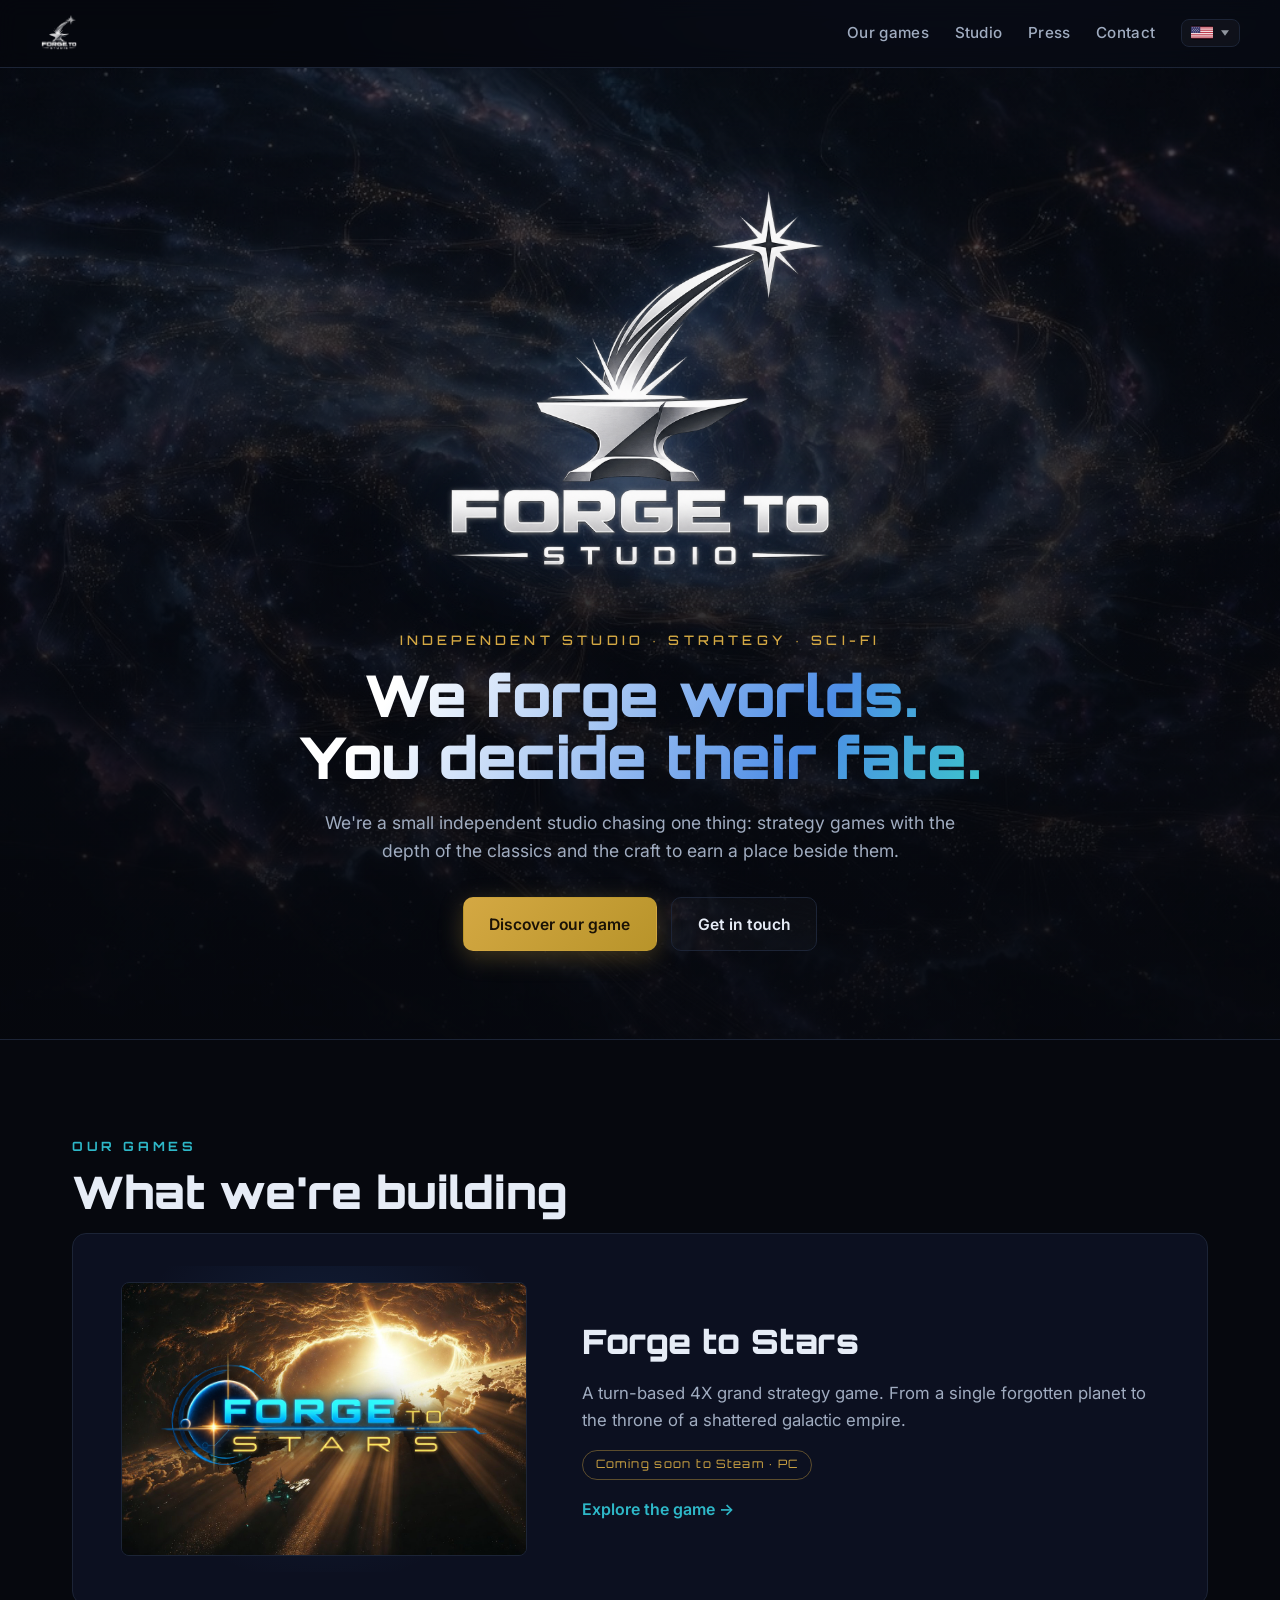
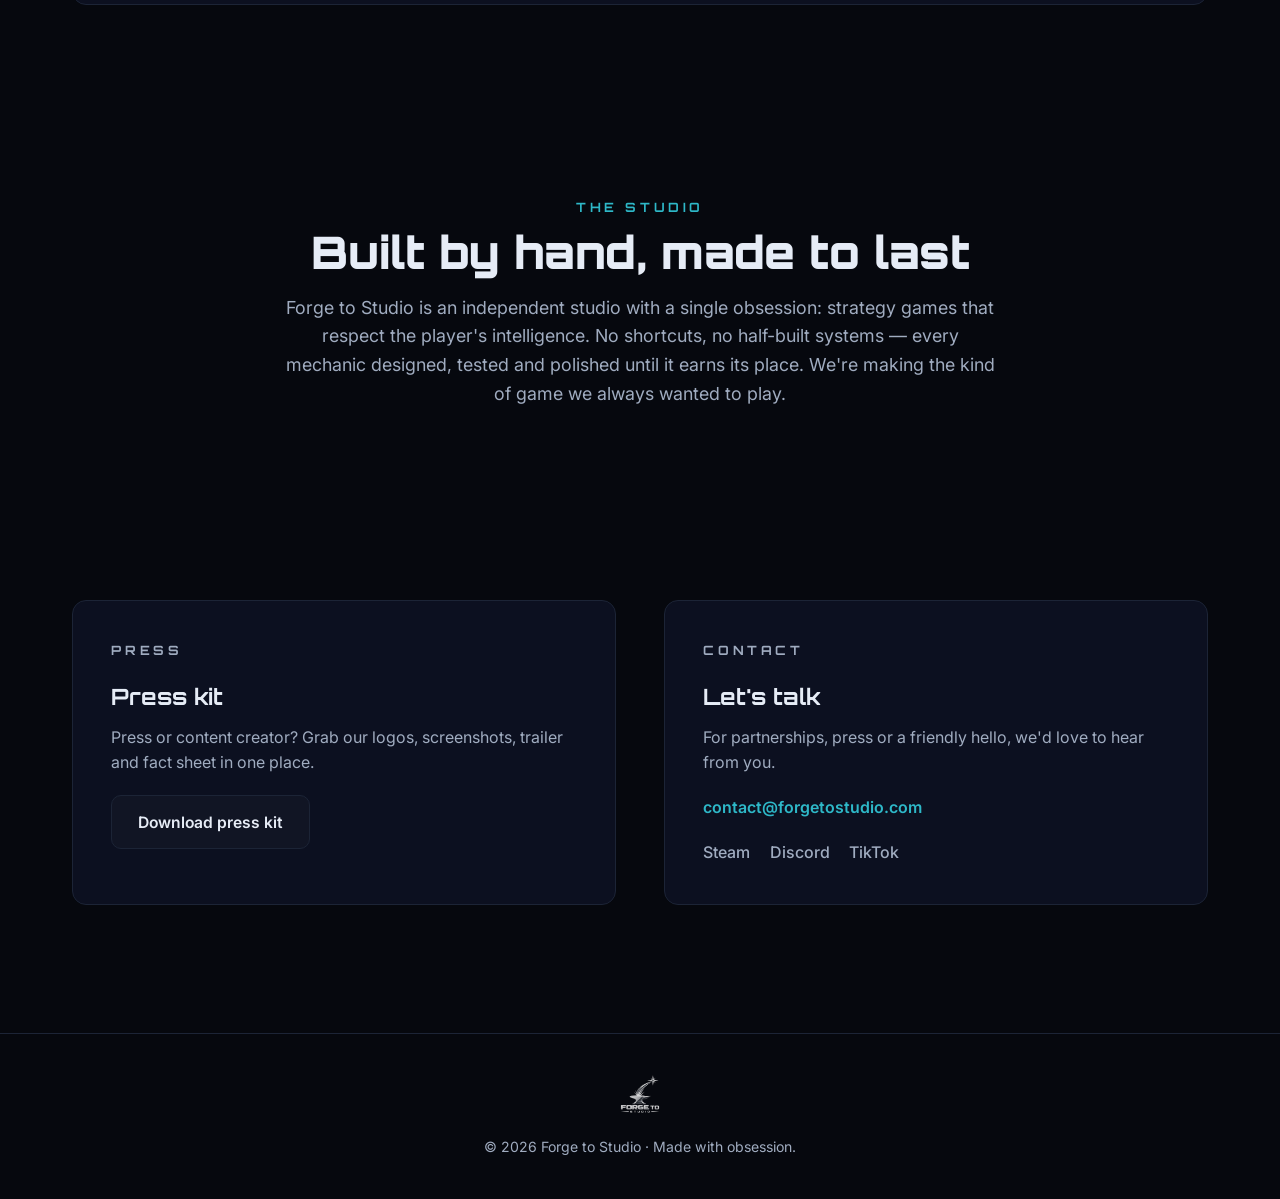
==== index.html @ 811c6f8f "web: nav "Nuestros juegos" (plural, 10 idiomas) + selector solo-bandera - nav.game pluralizado (Our " ====
<!DOCTYPE html>
<html lang="en">
<head>
  <meta charset="UTF-8" />
  <meta name="viewport" content="width=device-width, initial-scale=1.0" />
  <title>Forge to Studio — Independent strategy games</title>
  <meta name="description" content="Forge to Studio is an independent studio crafting deep strategy games. Creators of Forge to Stars, a sci-fi 4X grand strategy game." />

  <meta property="og:title" content="Forge to Studio" />
  <meta property="og:description" content="Independent studio crafting deep strategy games." />
  <meta property="og:type" content="website" />
  <meta property="og:image" content="assets/header-capsule.png" />
  <meta name="theme-color" content="#06080e" />

  <link rel="icon" type="image/png" href="assets/logo_forge_studios.png" />
  <link rel="preconnect" href="https://fonts.googleapis.com" />
  <link rel="preconnect" href="https://fonts.gstatic.com" crossorigin />
  <link href="https://fonts.googleapis.com/css2?family=Orbitron:wght@500;700;900&family=Inter:wght@400;500;600&display=swap" rel="stylesheet" />
  <link rel="stylesheet" href="style.css?v=7" />
</head>
<body>
  <div class="starfield" aria-hidden="true"></div>

  <header class="nav">
    <a class="nav__brand" href="#top"><img src="assets/logo_forge_studios.png" alt="Forge to Studio" /></a>
    <nav class="nav__links">
      <a href="forge-to-stars/" data-i18n="nav.game">Our game</a>
      <a href="#studio" data-i18n="nav.studio">Studio</a>
      <a href="#press" data-i18n="nav.press">Press</a>
      <a href="#contact" data-i18n="nav.contact">Contact</a>
      <select class="lang" aria-label="Language"></select>
    </nav>
  </header>

  <main id="top">
    <!-- HERO — el ESTUDIO -->
    <section class="hero">
      <div class="hero__inner">
        <img class="hero__logo" src="assets/logo_forge_studios.png" alt="Forge to Studio" />
        <p class="hero__eyebrow" data-i18n="hero.eyebrow">INDEPENDENT STUDIO · STRATEGY · SCI-FI</p>
        <h1 class="hero__title" data-i18n="hero.title">We forge worlds.<br />You decide their fate.</h1>
        <p class="hero__lead" data-i18n="hero.lead">
          We're a small independent studio chasing one thing: strategy games with the
          depth of the classics and the craft to earn a place beside them.
        </p>
        <div class="hero__cta">
          <a class="btn btn--gold" href="forge-to-stars/" data-i18n="cta.discover">Discover our game</a>
          <a class="btn btn--ghost" href="#contact" data-i18n="cta.contact">Get in touch</a>
        </div>
      </div>
    </section>

    <!-- OUR GAMES — escaparate que enlaza a la sub-página del juego -->
    <section id="games" class="games">
      <p class="section__kicker" data-i18n="games.kicker">OUR GAMES</p>
      <h2 class="section__title" data-i18n="games.title">What we're building</h2>
      <a class="gamecard" href="forge-to-stars/">
        <div class="gamecard__art">
          <div class="gamecard__frame">
            <img class="gamecard__shot" src="assets/menu-golden.jpg" alt="Forge to Stars" />
            <img class="gamecard__logo" src="assets/logo_forge_to_stars.png" alt="Forge to Stars" />
          </div>
        </div>
        <div class="gamecard__body">
          <h3 class="gamecard__name">Forge to Stars</h3>
          <p class="gamecard__tag" data-i18n="gamecard.tag">A turn-based 4X grand strategy game. From a single forgotten planet to the throne of a shattered galactic empire.</p>
          <span class="gamecard__status" data-i18n="gamecard.status">Coming soon to Steam · PC</span>
          <span class="gamecard__link" data-i18n="gamecard.link">Explore the game →</span>
        </div>
      </a>
    </section>

    <!-- STUDIO -->
    <section id="studio" class="studio">
      <p class="section__kicker" data-i18n="studio.kicker">THE STUDIO</p>
      <h2 class="section__title" data-i18n="studio.title">Built by hand, made to last</h2>
      <p class="studio__text" data-i18n="studio.text">
        Forge to Studio is an independent studio with a single obsession: strategy games
        that respect the player's intelligence. No shortcuts, no half-built systems —
        every mechanic designed, tested and polished until it earns its place. We're
        making the kind of game we always wanted to play, and we're building it in the open.
      </p>
    </section>

    <!-- PRESS + CONTACT -->
    <section id="press" class="cols">
      <div class="col">
        <p class="section__kicker" data-i18n="press.kicker">PRESS</p>
        <h3 class="col__title" data-i18n="press.title">Press kit</h3>
        <p data-i18n="press.p">Press or content creator? Grab our logos, screenshots, trailer and fact sheet in one place.</p>
        <a class="btn btn--ghost" href="press/" data-i18n="press.btn">Download press kit</a>
      </div>
      <div id="contact" class="col">
        <p class="section__kicker" data-i18n="contact.kicker">CONTACT</p>
        <h3 class="col__title" data-i18n="contact.title">Let's talk</h3>
        <p data-i18n="contact.p">For partnerships, press or a friendly hello, we'd love to hear from you.</p>
        <a class="contact__mail" href="mailto:contact@forgetostudio.com">contact@forgetostudio.com</a>
        <div class="socials">
          <a href="#" data-todo="Steam">Steam</a>
          <a href="#" data-todo="Discord">Discord</a>
          <a href="#" data-todo="TikTok">TikTok</a>
        </div>
      </div>
    </section>
  </main>

  <footer class="footer">
    <img class="footer__logo" src="assets/logo_forge_studios.png" alt="Forge to Studio" />
    <p class="footer__copy">© <span id="year">2026</span> Forge to Studio · <span data-i18n="footer.tag">Made with obsession.</span></p>
  </footer>

  <script src="i18n.js?v=7"></script>
  <script>
    document.getElementById('year').textContent = new Date().getFullYear();
    for (const a of document.querySelectorAll('a[href^="#"]')) {
      a.addEventListener('click', e => { const el = document.querySelector(a.getAttribute('href')); if (el && a.getAttribute('href') !== '#') { e.preventDefault(); el.scrollIntoView({ behavior: 'smooth' }); } });
    }
  </script>
</body>
</html>
---- style.css ----
/* ═══════════════════════════════════════════════════════════════════
   Forge to Studio — landing. Estética coherente con Forge to Stars:
   fondo espacial oscuro, Orbitron (títulos) + Inter (cuerpo), dorado + cian.
   Estático, ligero, responsive. Sin dependencias.
   ═══════════════════════════════════════════════════════════════════ */

:root {
  --bg:        #06080e;
  --bg-2:      #0a0e18;
  --panel:     #0c1020;
  --line:      #1c2436;
  --text:      #e6ecf6;
  --text-dim:  #a0acc0;
  --gold:      #d4a843;
  --gold-2:    #b8942a;
  --cyan:      #2eb8c8;
  --cyan-2:    #36d6c3;
  --blue:      #3a7bd5;
  --blue-2:    #4d8de6;
  --radius:    14px;
  --maxw:      1200px;
}

* { box-sizing: border-box; margin: 0; padding: 0; }

html { scroll-behavior: smooth; }

body {
  font-family: 'Inter', system-ui, sans-serif;
  color: var(--text);
  background: var(--bg);
  line-height: 1.6;
  overflow-x: hidden;
}

img { max-width: 100%; }

/* Fondo estelar: gradientes radiales + puntos sutiles */
.starfield {
  position: fixed; inset: 0; z-index: -2;
  background:
    radial-gradient(1200px 700px at 75% -10%, rgba(58,123,213,0.16), transparent 60%),
    radial-gradient(900px 600px at 10% 110%, rgba(46,184,200,0.12), transparent 60%),
    radial-gradient(700px 500px at 50% 40%, rgba(212,168,67,0.06), transparent 60%),
    linear-gradient(180deg, var(--bg) 0%, var(--bg-2) 100%);
}
.starfield::after {
  content: ''; position: absolute; inset: 0;
  background-image:
    radial-gradient(1px 1px at 20% 30%, #fff 50%, transparent),
    radial-gradient(1px 1px at 80% 20%, #cfe3ff 50%, transparent),
    radial-gradient(1px 1px at 40% 70%, #fff 50%, transparent),
    radial-gradient(1px 1px at 65% 85%, #ffe9b8 50%, transparent),
    radial-gradient(1px 1px at 90% 60%, #fff 50%, transparent),
    radial-gradient(1px 1px at 12% 80%, #cfe3ff 50%, transparent);
  opacity: 0.5;
}

/* ─── NAV ────────────────────────────────────────────── */
.nav {
  position: sticky; top: 0; z-index: 20;
  display: flex; align-items: center; justify-content: space-between;
  gap: 1rem; padding: 0.9rem clamp(1rem, 4vw, 2.5rem);
  background: rgba(6,8,14,0.72);
  backdrop-filter: blur(10px);
  border-bottom: 1px solid var(--line);
}
.nav__brand img { height: 38px; display: block; }
.nav__links { display: flex; align-items: center; gap: clamp(0.7rem, 2vw, 1.8rem); flex-wrap: wrap; justify-content: flex-end; }
.nav__links a {
  color: var(--text-dim); text-decoration: none; font-weight: 500;
  font-size: 0.95rem; letter-spacing: 0.02em; transition: color 0.2s;
}
.nav__links a:hover { color: var(--gold); }

/* ─── Contenedores de sección ────────────────────────── */
main > section { max-width: var(--maxw); margin-inline: auto; padding: clamp(3rem, 8vw, 6rem) clamp(1rem, 4vw, 2rem); }

.section__kicker {
  font-family: 'Orbitron', sans-serif; font-weight: 700; font-size: 0.8rem;
  letter-spacing: 0.28em; color: var(--cyan); margin-bottom: 0.7rem;
}
.section__title {
  font-family: 'Orbitron', sans-serif; font-weight: 900;
  font-size: clamp(1.8rem, 4.5vw, 2.8rem); line-height: 1.1; margin-bottom: 1rem;
}

/* ─── HERO (estudio) — full-bleed: el fondo ocupa TODO el ancho, el
   contenido se centra a --maxw dentro. Antes era una "cajita" a 1120px
   flotando con vacío a los lados en monitores grandes. ─────────────── */
.hero {
  max-width: none; width: 100vw; margin-left: calc(50% - 50vw);
  border-radius: 0; border: 0; border-bottom: 1px solid var(--line);
  text-align: center; position: relative; overflow: hidden;
  padding: clamp(3.5rem, 9vw, 7rem) clamp(1rem, 4vw, 2rem) clamp(3rem, 7vw, 5.5rem) !important;
  background:
    linear-gradient(180deg, rgba(6,8,14,0.68), rgba(6,8,14,0.92)),
    url('assets/hero-art.jpg') center/cover no-repeat;
}
.hero__inner { max-width: 820px; margin-inline: auto; }
.hero__logo { width: min(420px, 82vw); height: auto; filter: drop-shadow(0 8px 40px rgba(58,123,213,0.35)); }
.hero__eyebrow {
  font-family: 'Orbitron', sans-serif; font-weight: 500; font-size: 0.82rem;
  letter-spacing: 0.32em; color: var(--gold); margin: 1.4rem 0 0.8rem;
}
.hero__title {
  font-family: 'Orbitron', sans-serif; font-weight: 900;
  font-size: clamp(2rem, 6vw, 3.6rem); line-height: 1.08;
  background: linear-gradient(120deg, #fff 20%, var(--blue-2) 70%, var(--cyan-2));
  -webkit-background-clip: text; background-clip: text; color: transparent;
}
.hero__lead { max-width: 640px; margin: 1.3rem auto 2rem; color: var(--text-dim); font-size: 1.1rem; }
.hero__cta { display: flex; gap: 0.9rem; justify-content: center; flex-wrap: wrap; }

/* ─── Botones ────────────────────────────────────────── */
.btn {
  display: inline-flex; align-items: center; gap: 0.5rem;
  padding: 0.85rem 1.6rem; border-radius: 10px; font-weight: 600;
  font-size: 0.98rem; text-decoration: none; border: 1px solid transparent;
  transition: transform 0.15s, box-shadow 0.2s, background 0.2s;
}
.btn:hover { transform: translateY(-2px); }
.btn--gold {
  background: linear-gradient(135deg, var(--gold), var(--gold-2)); color: #1a1206;
  box-shadow: 0 6px 24px rgba(212,168,67,0.28);
}
.btn--gold:hover { box-shadow: 0 10px 32px rgba(212,168,67,0.42); }
.btn--ghost { border-color: var(--line); color: var(--text); background: rgba(255,255,255,0.02); }
.btn--ghost:hover { border-color: var(--cyan); color: var(--cyan); }
.btn--steam {
  background: linear-gradient(135deg, var(--blue), #1b2838); color: #fff;
  box-shadow: 0 6px 24px rgba(58,123,213,0.3); font-size: 1.05rem; padding: 1rem 1.8rem;
}
.btn--steam:hover { box-shadow: 0 10px 34px rgba(58,123,213,0.45); }
.btn__icon { font-size: 0.85em; }

/* ─── Escaparate de juego (página estudio) ───────────── */
.gamecard {
  display: grid; grid-template-columns: 0.85fr 1.15fr; gap: clamp(1.2rem, 3vw, 2.5rem);
  align-items: center; text-decoration: none; color: inherit;
  background: var(--panel); border: 1px solid var(--line); border-radius: var(--radius);
  padding: clamp(1.2rem, 3vw, 2rem); transition: border-color 0.25s, transform 0.2s, box-shadow 0.25s;
}
.gamecard:hover { border-color: var(--cyan); transform: translateY(-3px); box-shadow: 0 14px 40px rgba(46,184,200,0.12); }
.gamecard__art {
  display: flex; align-items: center; justify-content: center;
  background: radial-gradient(circle at 50% 40%, rgba(58,123,213,0.16), transparent 70%);
  border-radius: var(--radius); padding: 1rem;
}
.gamecard__frame {
  position: relative; width: 100%; border-radius: 8px; overflow: hidden; border: 1px solid var(--line);
}
.gamecard__shot { width: 100%; height: auto; display: block; }
.gamecard__logo {
  position: absolute; top: 50%; left: 50%; transform: translate(-50%, -50%);
  width: min(82%, 340px); height: auto;
  filter: drop-shadow(0 2px 8px rgba(0,0,0,0.9)) drop-shadow(0 5px 18px rgba(0,0,0,0.6));
}
.gamecard__name { font-family: 'Orbitron', sans-serif; font-weight: 900; font-size: clamp(1.5rem, 3.5vw, 2.1rem); margin-bottom: 0.7rem; }
.gamecard__tag { color: var(--text-dim); font-size: 1.05rem; margin-bottom: 1rem; }
.gamecard__status {
  display: inline-block; font-family: 'Orbitron', sans-serif; font-size: 0.72rem;
  letter-spacing: 0.12em; color: var(--gold); border: 1px solid rgba(212,168,67,0.4);
  border-radius: 999px; padding: 0.3rem 0.8rem; margin-bottom: 1.1rem;
}
.gamecard__link { display: block; color: var(--cyan); font-weight: 600; }
.gamecard:hover .gamecard__link { color: var(--cyan-2); }

/* ─── Estudio ────────────────────────────────────────── */
.studio { text-align: center; }
.studio__text { max-width: 720px; margin: 0 auto; color: var(--text-dim); font-size: 1.12rem; }

/* ─── Prensa + Contacto ──────────────────────────────── */
.cols { display: grid; grid-template-columns: 1fr 1fr; gap: clamp(1.5rem, 4vw, 3rem); }
.col {
  background: var(--panel); border: 1px solid var(--line); border-radius: var(--radius);
  padding: clamp(1.5rem, 3vw, 2.4rem);
}
.col__title { font-family: 'Orbitron', sans-serif; font-weight: 700; font-size: 1.4rem; margin-bottom: 0.6rem; }
.col p { color: var(--text-dim); margin-bottom: 1.2rem; }
.contact__mail { display: inline-block; color: var(--cyan); font-weight: 600; text-decoration: none; margin-bottom: 1.2rem; }
.contact__mail:hover { color: var(--cyan-2); }
.socials { display: flex; gap: 1.2rem; flex-wrap: wrap; }
.socials a { color: var(--text-dim); text-decoration: none; font-weight: 500; transition: color 0.2s; }
.socials a:hover { color: var(--gold); }

/* ─── Footer ─────────────────────────────────────────── */
.footer {
  border-top: 1px solid var(--line); text-align: center;
  padding: 2.5rem 1rem; margin-top: 2rem;
}
.footer__logo { height: 42px; opacity: 0.85; margin-bottom: 0.8rem; }
.footer__copy { color: var(--text-dim); font-size: 0.88rem; }

/* ─── Selector de idioma con BANDERAS (dropdown propio) ───────────────
   El <select> nativo no admite imágenes de forma fiable entre navegadores,
   y los emoji de bandera NO se renderizan en Windows. Por eso: banderas SVG
   + dropdown construido por i18n.js. ───────────────────────────────── */
.langsel { position: relative; font-family: 'Inter', sans-serif; }
.langsel__btn {
  display: inline-flex; align-items: center; gap: 0.5rem;
  background: rgba(255,255,255,0.03); color: var(--text);
  border: 1px solid var(--line); border-radius: 8px;
  padding: 0.35rem 0.6rem; font-size: 0.85rem; font-weight: 500;
  cursor: pointer; transition: border-color 0.2s;
}
.langsel__btn:hover, .langsel.open .langsel__btn { border-color: var(--cyan); }
.langsel__flag { width: 22px; height: 15px; border-radius: 2px; display: block; flex: 0 0 auto; box-shadow: 0 0 0 1px rgba(0,0,0,0.35) inset; }
.langsel__cur { min-width: 0; }
.langsel__caret { width: 8px; height: 8px; opacity: 0.6; transition: transform 0.2s; }
.langsel.open .langsel__caret { transform: rotate(180deg); }
.langsel__menu {
  position: absolute; right: 0; top: calc(100% + 6px); z-index: 60;
  background: var(--bg-2); border: 1px solid var(--line); border-radius: 10px;
  padding: 0.4rem; box-shadow: 0 14px 44px rgba(0,0,0,0.55); display: none;
  grid-template-columns: repeat(5, auto); gap: 0.25rem;
}
.langsel.open .langsel__menu { display: grid; }
.langsel__opt {
  display: flex; align-items: center; justify-content: center;
  padding: 0.3rem; border: 0; border-radius: 6px; background: none; cursor: pointer;
}
.langsel__opt .langsel__flag { width: 28px; height: 19px; }
.langsel__opt:hover, .langsel__opt.sel { background: #243352; box-shadow: 0 0 0 1px var(--cyan) inset; }

/* ─── Página del juego: hero, features, galería, CTA final ────── */
.sr-only {
  position: absolute; width: 1px; height: 1px; padding: 0; margin: -1px;
  overflow: hidden; clip: rect(0,0,0,0); white-space: nowrap; border: 0;
}
.ghero { background: none !important; border: none; text-align: center; padding-top: clamp(1.5rem, 4vw, 3rem) !important; }
.ghero__frame {
  position: relative; max-width: 1100px; margin: 0 auto; overflow: hidden;
  border: 1px solid var(--line); border-radius: var(--radius); box-shadow: 0 16px 60px rgba(0,0,0,0.5);
}
.ghero__banner { width: 100%; height: auto; display: block; }
.ghero__logo {
  position: absolute; top: 50%; left: 50%; transform: translate(-50%, -50%);
  width: min(74%, 660px); height: auto;
  filter: drop-shadow(0 3px 10px rgba(0,0,0,0.9)) drop-shadow(0 6px 26px rgba(0,0,0,0.65));
}
.game__note { margin-top: 0.9rem; color: var(--text-dim); font-size: 0.9rem; letter-spacing: 0.03em; }
.features-sec { text-align: center; }
.features-grid {
  display: grid; grid-template-columns: repeat(auto-fit, minmax(240px, 1fr));
  gap: 1.1rem; margin-top: 2.2rem; text-align: left;
}
.feature {
  background: var(--panel); border: 1px solid var(--line); border-radius: var(--radius);
  padding: 1.5rem; transition: border-color 0.2s, transform 0.2s;
}
.feature:hover { border-color: var(--cyan); transform: translateY(-2px); }
.feature h3 { font-family: 'Orbitron', sans-serif; font-weight: 700; font-size: 1.15rem; margin-bottom: 0.5rem; color: var(--gold); }
.feature p { color: var(--text-dim); font-size: 0.98rem; }

/* ─── Galería ────────────────────────────────────────── */
.gallery__grid { display: grid; grid-template-columns: repeat(auto-fit, minmax(260px, 1fr)); gap: 1rem; }
.shot {
  position: relative; margin: 0; aspect-ratio: 16 / 9; overflow: hidden; cursor: zoom-in;
  border: 1px solid var(--line); border-radius: var(--radius);
}
.shot img { width: 100%; height: 100%; object-fit: cover; object-position: center; display: block; transition: transform 0.45s ease; }
.shot:hover img { transform: scale(1.06); }
.shot figcaption {
  position: absolute; inset: auto 0 0 0; padding: 0.7rem 0.9rem;
  font-family: 'Orbitron', sans-serif; font-size: 0.82rem; letter-spacing: 0.05em;
  color: var(--text); background: linear-gradient(180deg, transparent, rgba(6,8,14,0.88));
}
.gallery__note {
  text-align: center; color: var(--text-dim); font-size: 0.82rem;
  letter-spacing: 0.06em; margin-top: 1.1rem; opacity: 0.75;
}

/* Lightbox — abre la captura a pantalla completa (sin recorte) */
.lightbox {
  position: fixed; inset: 0; z-index: 100; display: none;
  align-items: center; justify-content: center; padding: clamp(1rem, 4vw, 3rem);
  background: rgba(3,5,10,0.92); backdrop-filter: blur(4px); cursor: zoom-out;
}
.lightbox.open { display: flex; }
.lightbox img { max-width: 100%; max-height: 100%; border-radius: 10px; box-shadow: 0 20px 80px rgba(0,0,0,0.7); }
.lightbox__close {
  position: absolute; top: 1rem; right: 1.2rem; font-size: 2rem; line-height: 1;
  color: #fff; background: none; border: 0; cursor: pointer; opacity: 0.8;
}
.lightbox__close:hover { opacity: 1; }

.finalcta { text-align: center; }
.finalcta .section__title { margin-bottom: 1.5rem; }
.backlink { display: inline-block; margin-top: 1.6rem; color: var(--text-dim); text-decoration: none; font-weight: 500; transition: color 0.2s; }
.backlink:hover { color: var(--cyan); }

/* ─── Press kit ──────────────────────────────────────── */
.press-hero { text-align: center; }
.press-hero .section__title { margin-bottom: 0.6rem; }
.press-lead { max-width: 720px; margin: 0 auto 1.6rem; color: var(--text-dim); font-size: 1.08rem; }
.factsheet {
  display: grid; grid-template-columns: repeat(auto-fit, minmax(240px, 1fr)); gap: 1rem;
  margin: 1.5rem 0;
}
.fact {
  background: var(--panel); border: 1px solid var(--line); border-radius: var(--radius); padding: 1.2rem 1.4rem;
}
.fact dt { font-family: 'Orbitron', sans-serif; font-size: 0.72rem; letter-spacing: 0.14em; color: var(--cyan); text-transform: uppercase; margin-bottom: 0.35rem; }
.fact dd { color: var(--text); font-size: 0.98rem; }
.fact dd a { color: var(--cyan); }
.press-block { max-width: 820px; margin: 0 auto; }
.press-block h2 { font-family: 'Orbitron', sans-serif; font-size: 1.4rem; margin: 2.2rem 0 0.8rem; }
.press-block p { color: var(--text-dim); margin-bottom: 1rem; }
.press-block ul { color: var(--text-dim); padding-left: 1.2rem; margin-bottom: 1rem; display: grid; gap: 0.4rem; }
.assets-grid { display: grid; grid-template-columns: repeat(auto-fit, minmax(200px, 1fr)); gap: 1rem; margin: 1rem 0; }
.asset {
  display: block; background: var(--panel); border: 1px solid var(--line); border-radius: var(--radius);
  overflow: hidden; text-decoration: none; color: var(--text-dim); transition: border-color 0.2s, transform 0.2s;
}
.asset:hover { border-color: var(--cyan); transform: translateY(-2px); color: var(--text); }
.asset img { width: 100%; aspect-ratio: 16/9; object-fit: cover; display: block; background: #05070d; }
.asset span { display: block; padding: 0.6rem 0.8rem; font-size: 0.85rem; }

/* ─── Responsive ─────────────────────────────────────── */
@media (max-width: 900px) {
  .gamecard { grid-template-columns: 1fr; text-align: center; }
  .gamecard__art { max-width: 420px; margin-inline: auto; }
}
@media (max-width: 780px) {
  .nav__links { gap: 0.9rem; font-size: 0.85rem; }
  .cols { grid-template-columns: 1fr; }
}
@media (max-width: 480px) {
  .nav { flex-wrap: wrap; }
  .nav__brand img { height: 30px; }
  .nav__links a { font-size: 0.82rem; }
}
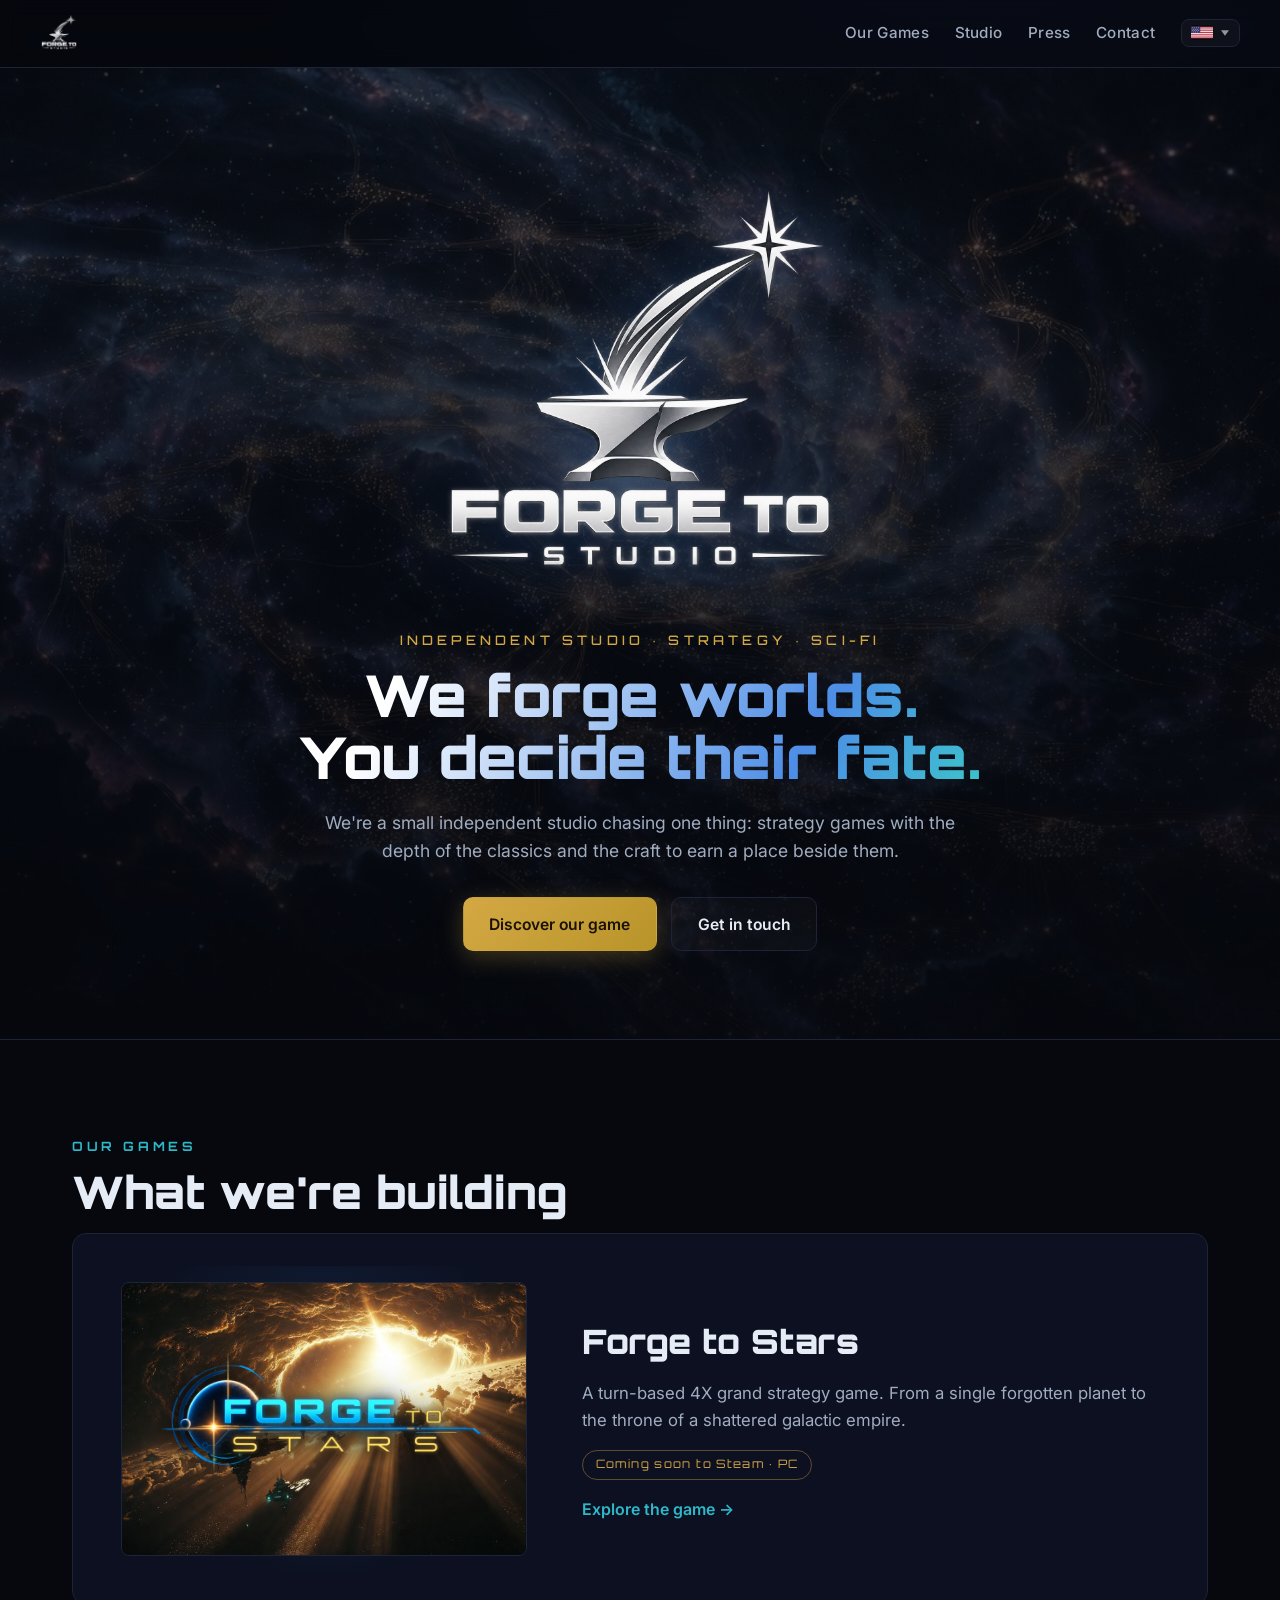
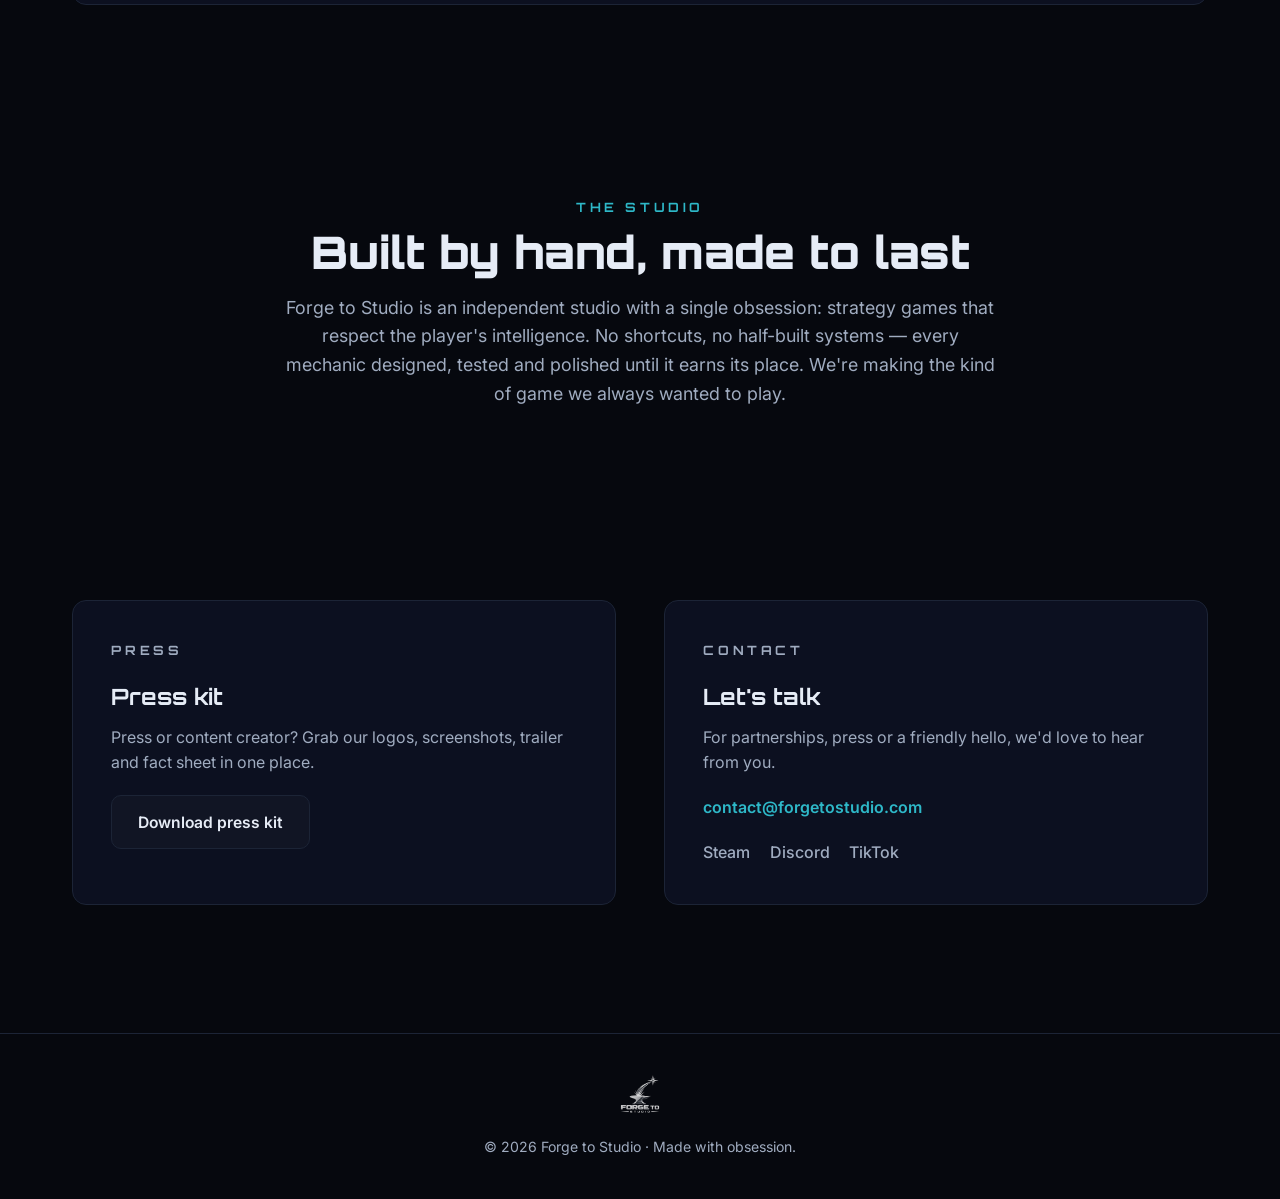
==== commit b6820c96: "web: 'Nuestros Juegos' / 'Our Games' (mayúscula) + cache v8 Co-Authored-By: Claude Opus 4.8 <noreply" ====
--- a/index.html
+++ b/index.html
@@ -16,7 +16,7 @@
   <link rel="preconnect" href="https://fonts.googleapis.com" />
   <link rel="preconnect" href="https://fonts.gstatic.com" crossorigin />
   <link href="https://fonts.googleapis.com/css2?family=Orbitron:wght@500;700;900&family=Inter:wght@400;500;600&display=swap" rel="stylesheet" />
-  <link rel="stylesheet" href="style.css?v=7" />
+  <link rel="stylesheet" href="style.css?v=8" />
 </head>
 <body>
   <div class="starfield" aria-hidden="true"></div>
@@ -109,7 +109,7 @@
     <p class="footer__copy">© <span id="year">2026</span> Forge to Studio · <span data-i18n="footer.tag">Made with obsession.</span></p>
   </footer>
 
-  <script src="i18n.js?v=7"></script>
+  <script src="i18n.js?v=8"></script>
   <script>
     document.getElementById('year').textContent = new Date().getFullYear();
     for (const a of document.querySelectorAll('a[href^="#"]')) {
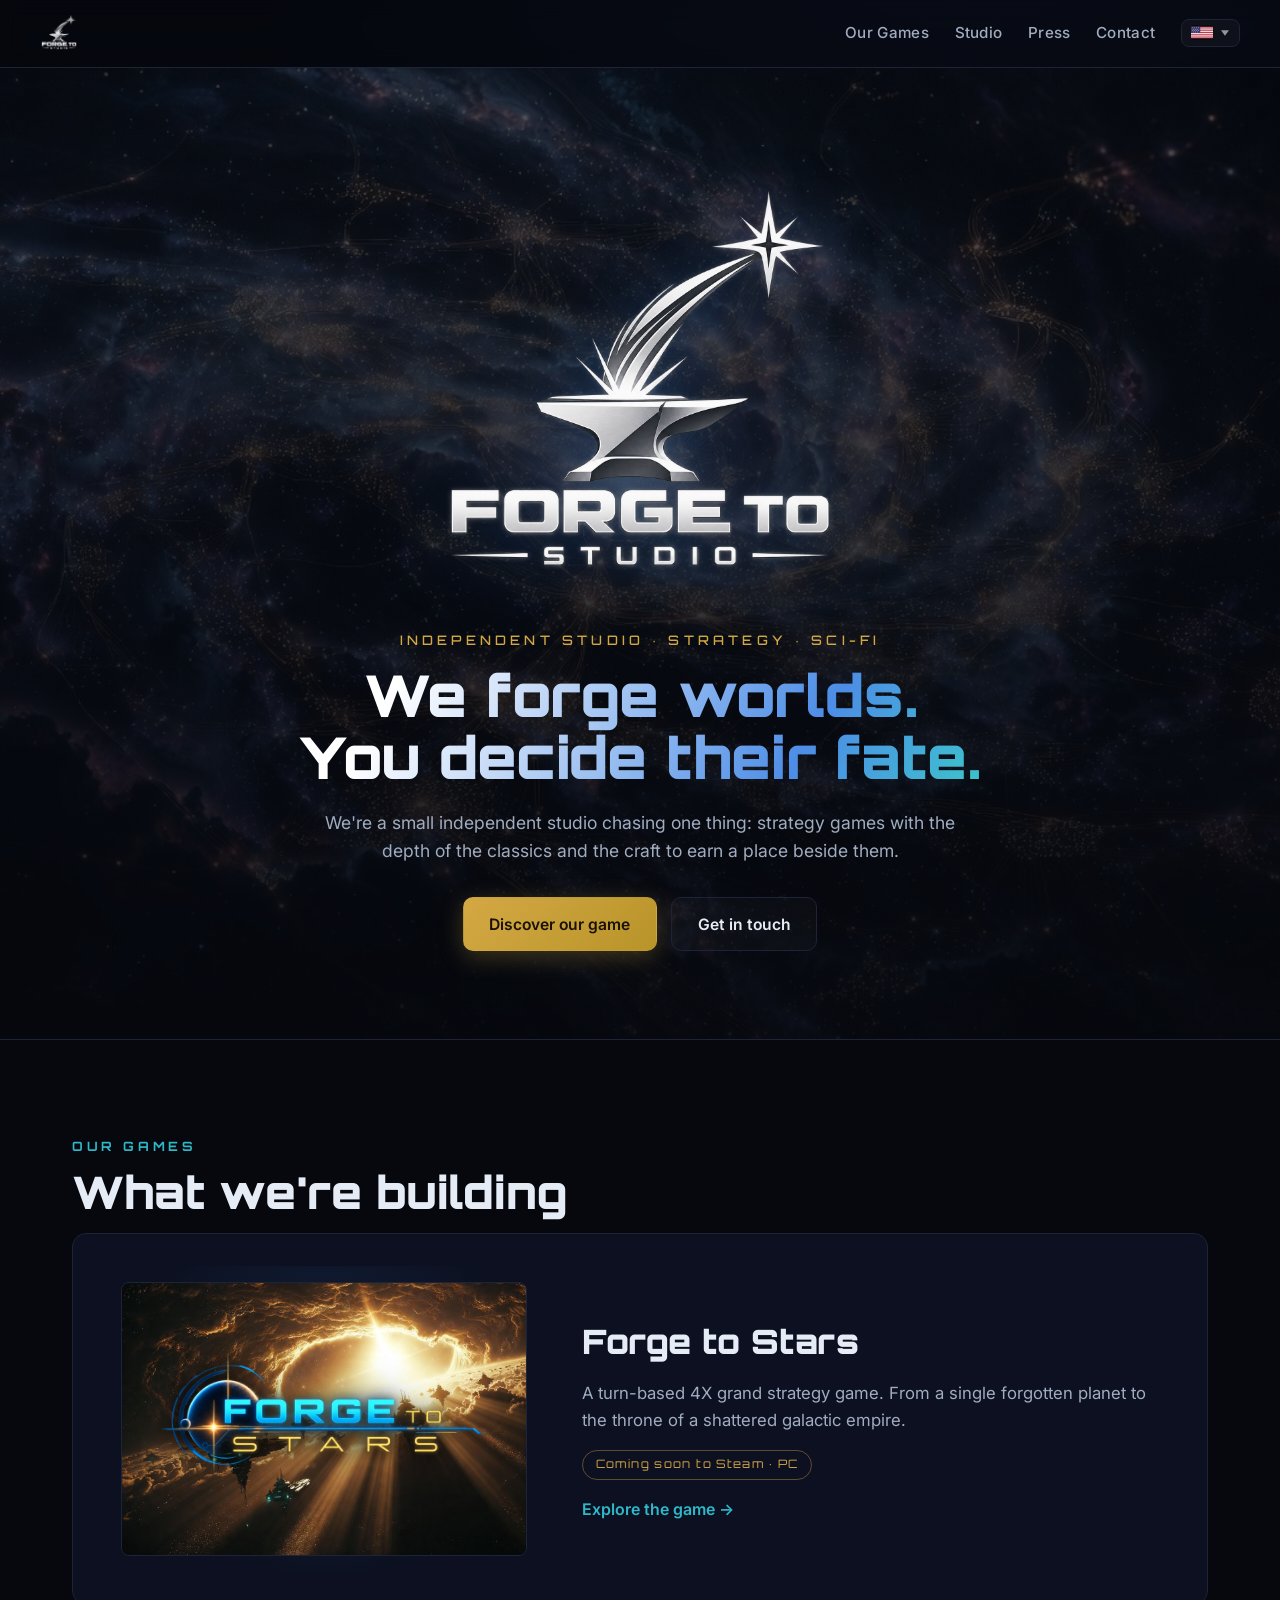
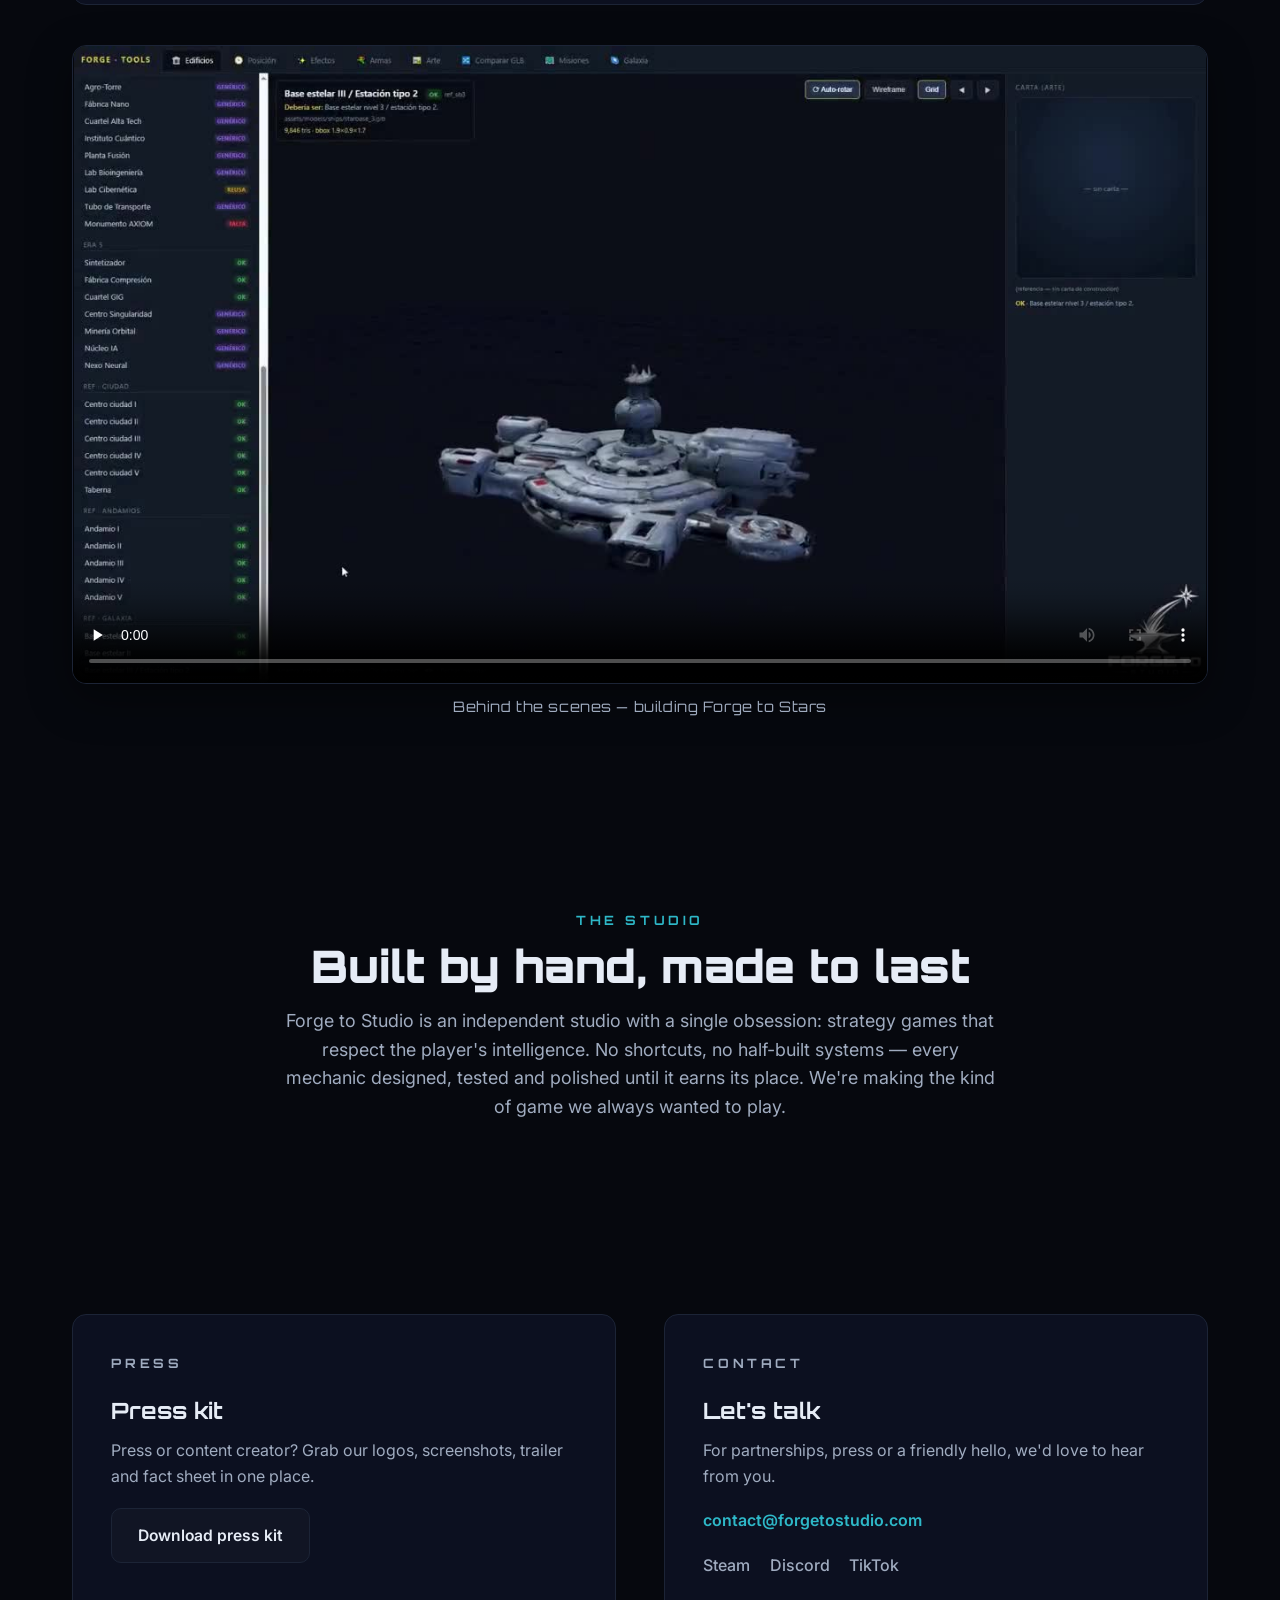
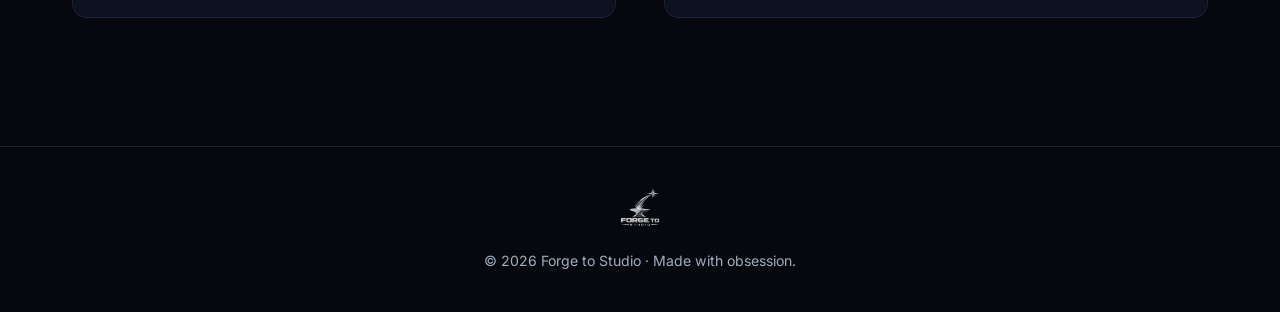
==== commit e64380bf: "web: making-of del estudio (vídeo) en 'What we're building' - Vídeo 143MB→19MB (720p30, H.264) compr" ====
--- a/index.html
+++ b/index.html
@@ -16,7 +16,7 @@
   <link rel="preconnect" href="https://fonts.googleapis.com" />
   <link rel="preconnect" href="https://fonts.gstatic.com" crossorigin />
   <link href="https://fonts.googleapis.com/css2?family=Orbitron:wght@500;700;900&family=Inter:wght@400;500;600&display=swap" rel="stylesheet" />
-  <link rel="stylesheet" href="style.css?v=8" />
+  <link rel="stylesheet" href="style.css?v=10" />
 </head>
 <body>
   <div class="starfield" aria-hidden="true"></div>
@@ -68,6 +68,14 @@
           <span class="gamecard__link" data-i18n="gamecard.link">Explore the game →</span>
         </div>
       </a>
+
+      <!-- Making-of del estudio (vídeo comprimido, no autoplay para no cargar 19MB de golpe) -->
+      <div class="devvideo">
+        <video class="devvideo__player" controls preload="none" poster="assets/video-poster.jpg">
+          <source src="assets/video/studio-making-of.mp4" type="video/mp4">
+        </video>
+        <p class="devvideo__cap" data-i18n="games.video">Behind the scenes — building Forge to Stars</p>
+      </div>
     </section>
 
     <!-- STUDIO -->
@@ -109,7 +117,7 @@
     <p class="footer__copy">© <span id="year">2026</span> Forge to Studio · <span data-i18n="footer.tag">Made with obsession.</span></p>
   </footer>
 
-  <script src="i18n.js?v=8"></script>
+  <script src="i18n.js?v=10"></script>
   <script>
     document.getElementById('year').textContent = new Date().getFullYear();
     for (const a of document.querySelectorAll('a[href^="#"]')) {
--- a/style.css
+++ b/style.css
@@ -166,6 +166,18 @@
 .gamecard__link { display: block; color: var(--cyan); font-weight: 600; }
 .gamecard:hover .gamecard__link { color: var(--cyan-2); }
 
+/* ─── Making-of (vídeo del estudio en "What we're building") ─────────── */
+.devvideo { margin-top: clamp(1.5rem, 4vw, 2.5rem); }
+.devvideo__player {
+  width: 100%; display: block; aspect-ratio: 16 / 9;
+  border: 1px solid var(--line); border-radius: var(--radius); background: #05070d;
+  box-shadow: 0 14px 44px rgba(0,0,0,0.4);
+}
+.devvideo__cap {
+  text-align: center; color: var(--text-dim); font-size: 0.9rem; margin-top: 0.7rem;
+  font-family: 'Orbitron', sans-serif; letter-spacing: 0.04em;
+}
+
 /* ─── Estudio ────────────────────────────────────────── */
 .studio { text-align: center; }
 .studio__text { max-width: 720px; margin: 0 auto; color: var(--text-dim); font-size: 1.12rem; }
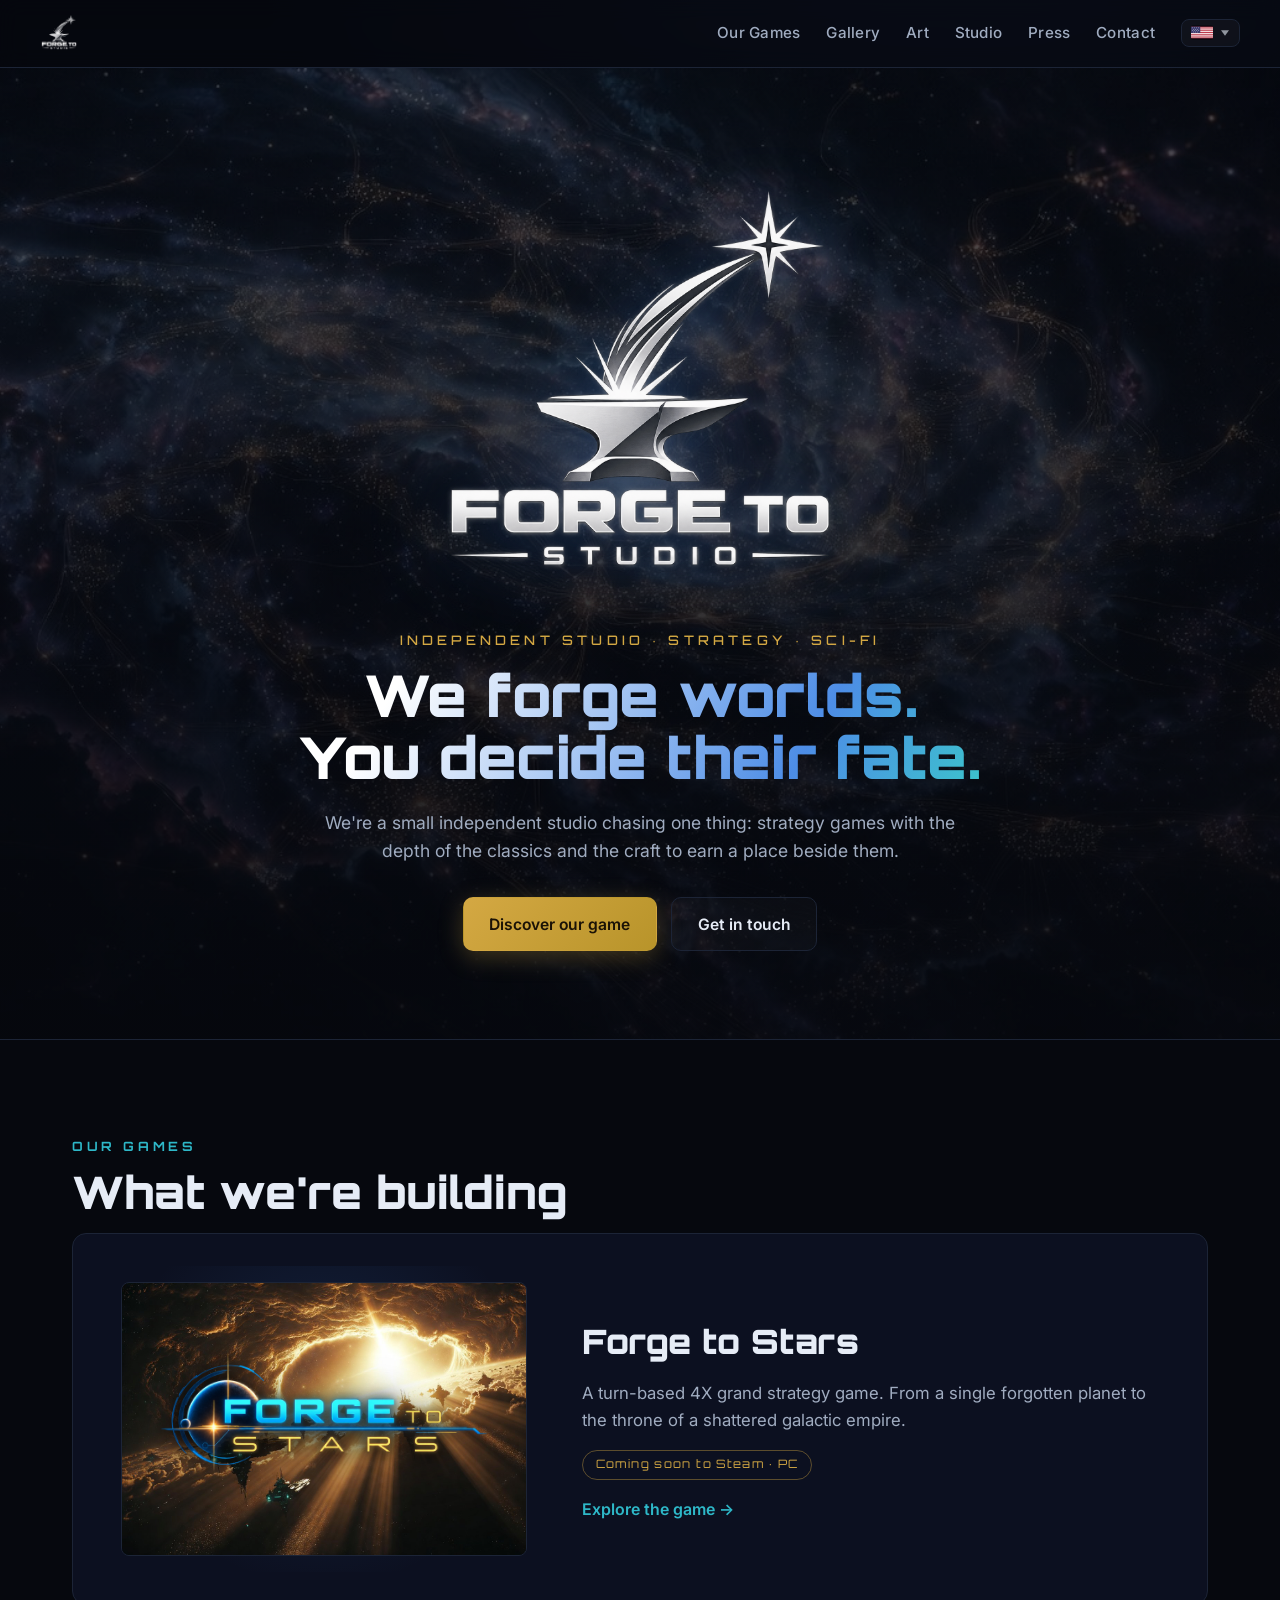
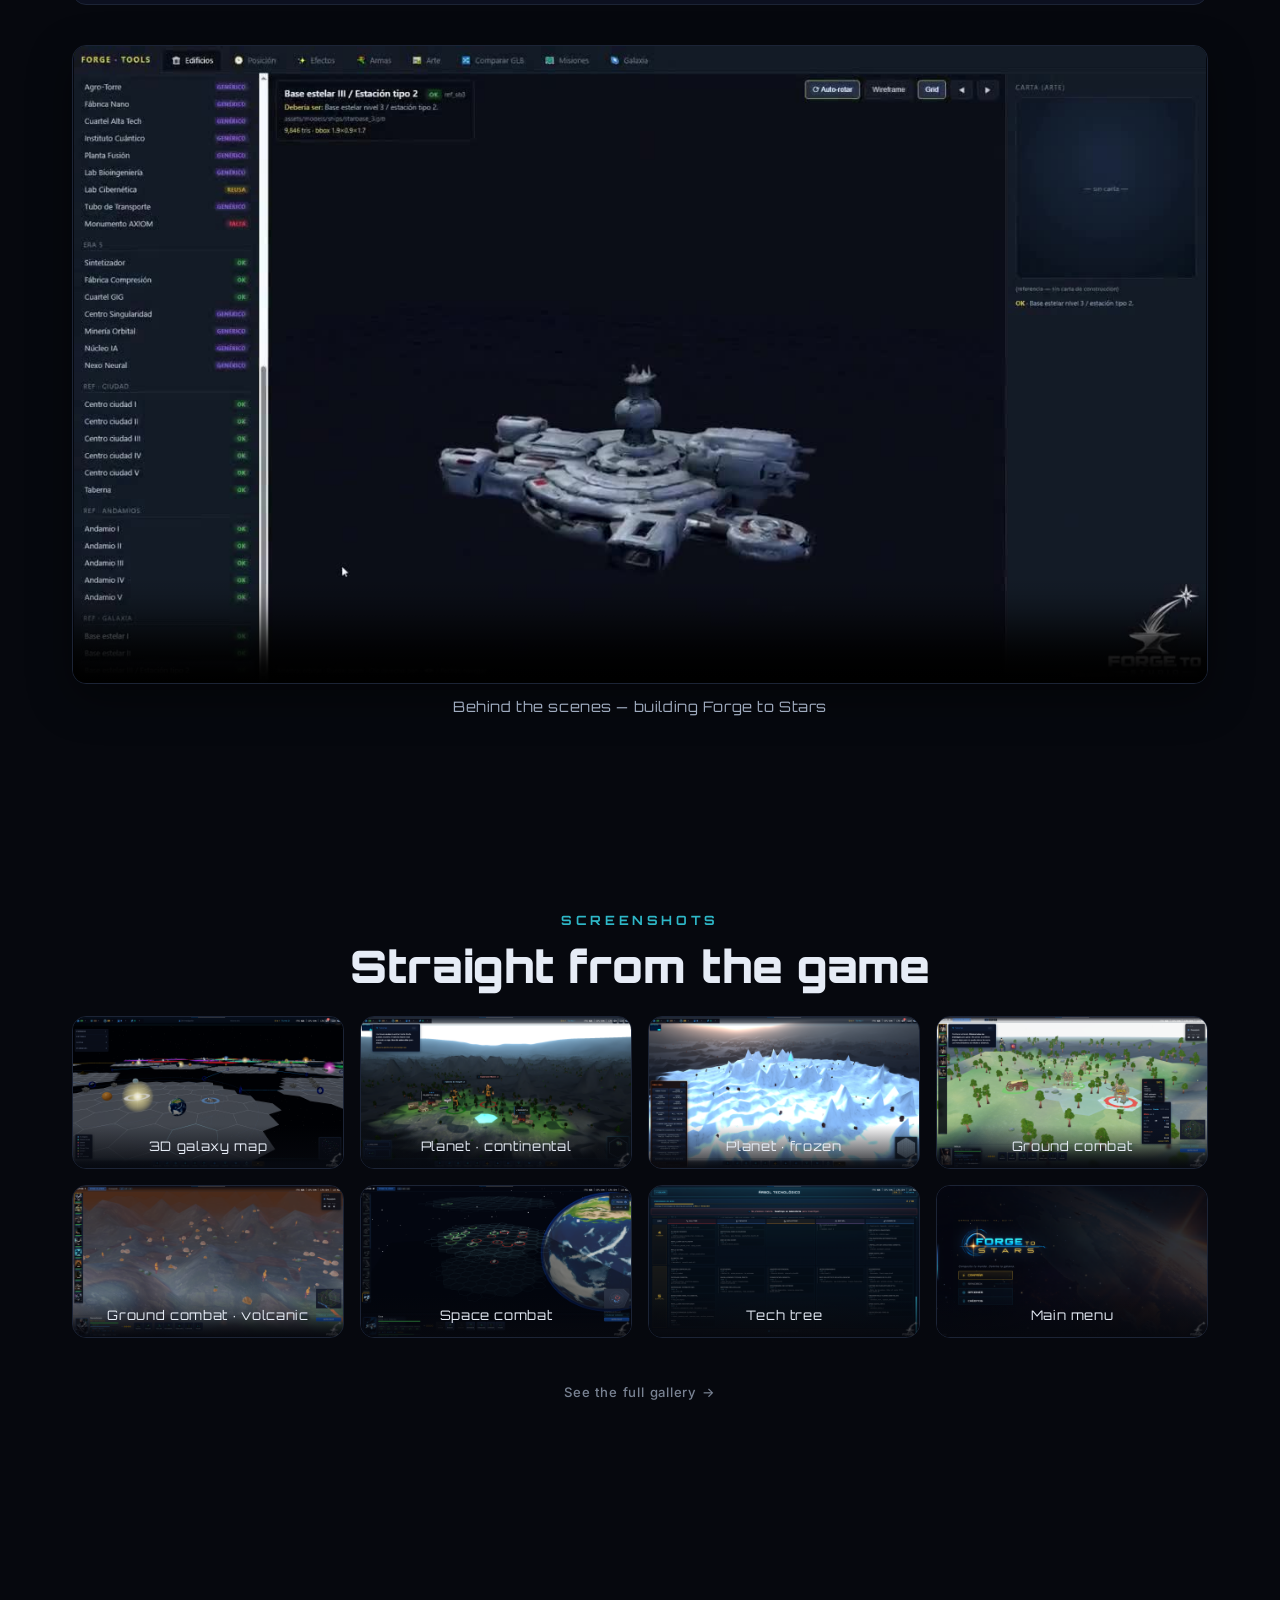
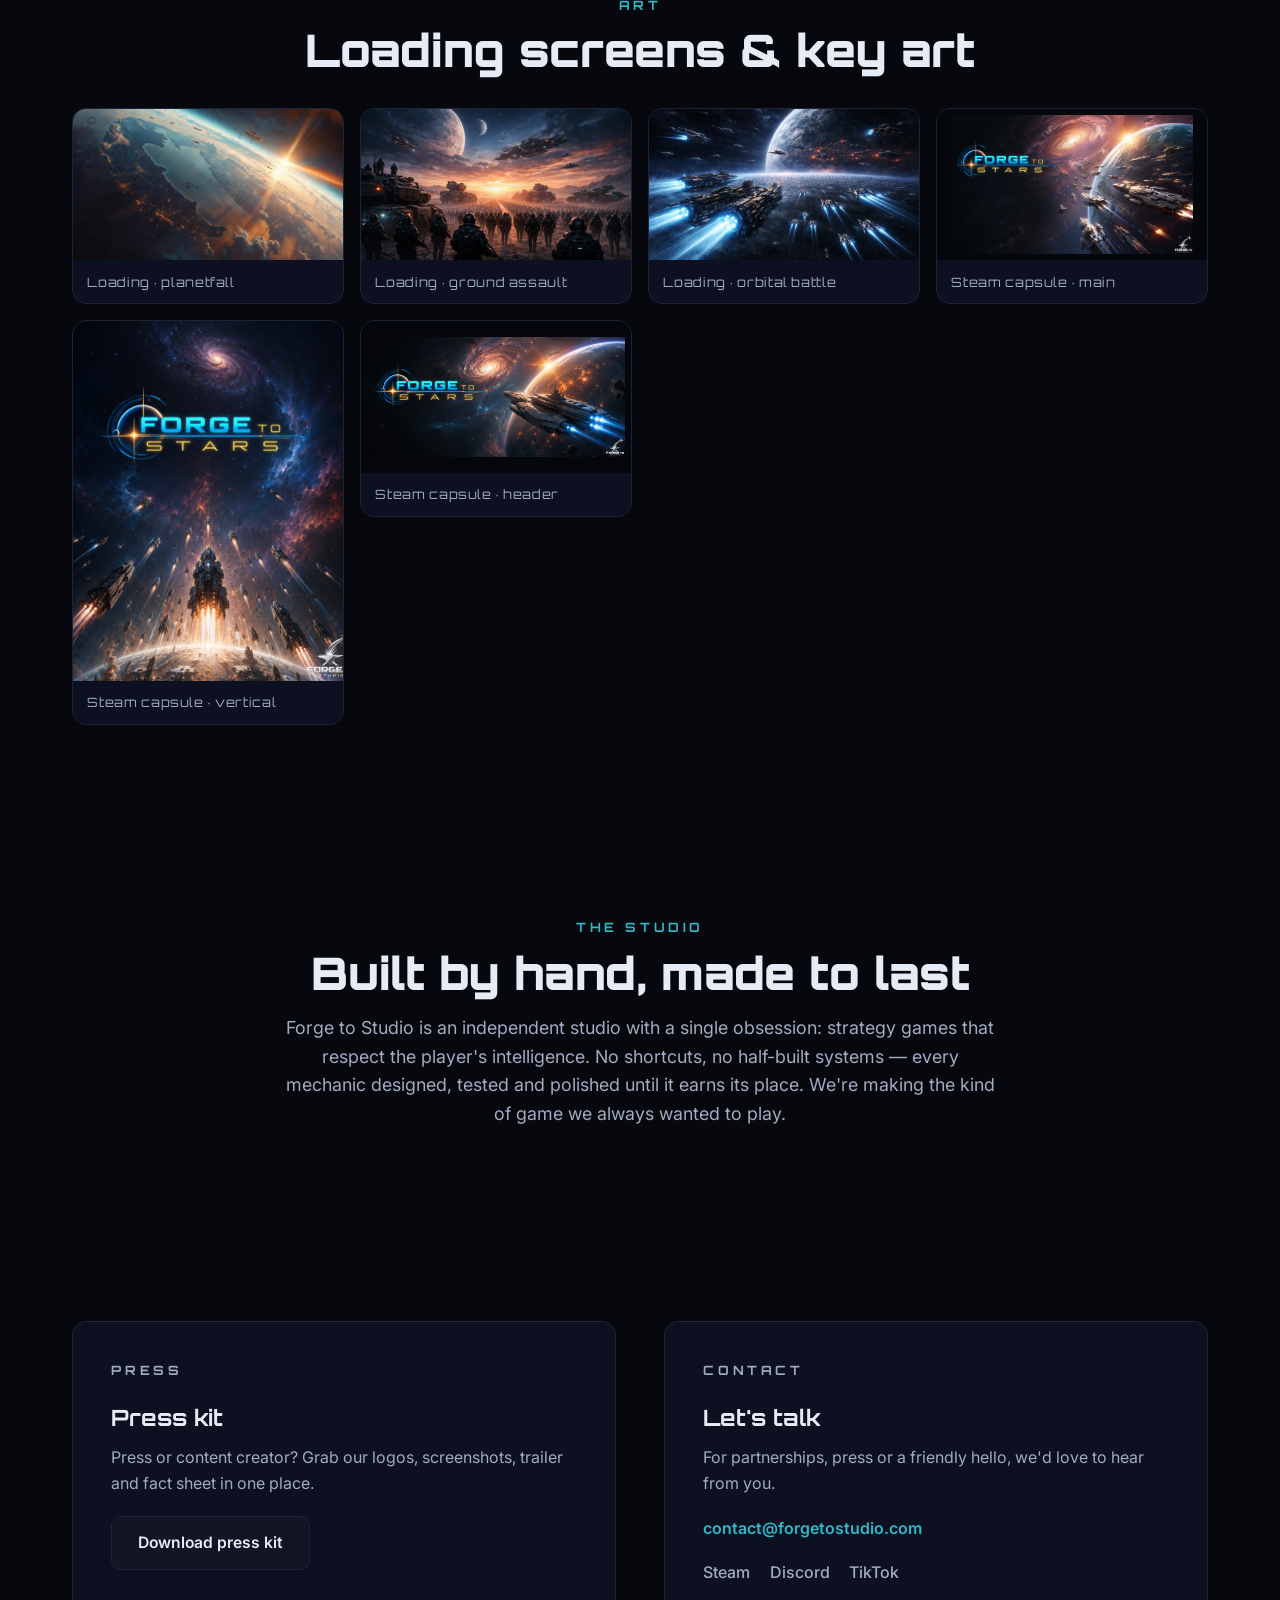
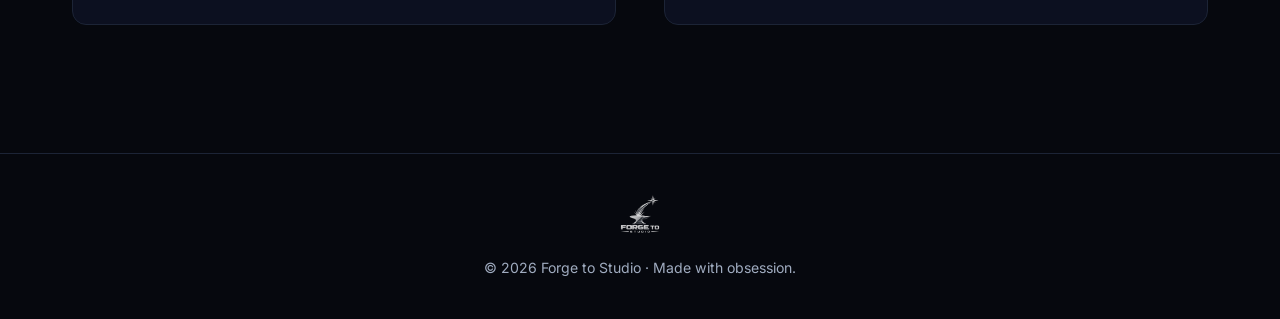
==== commit 1b0cd23d: "feat(web): galería de capturas nueva + sección de arte (capturas buenas, loading screens, capsules S" ====
--- a/index.html
+++ b/index.html
@@ -16,7 +16,7 @@
   <link rel="preconnect" href="https://fonts.googleapis.com" />
   <link rel="preconnect" href="https://fonts.gstatic.com" crossorigin />
   <link href="https://fonts.googleapis.com/css2?family=Orbitron:wght@500;700;900&family=Inter:wght@400;500;600&display=swap" rel="stylesheet" />
-  <link rel="stylesheet" href="style.css?v=10" />
+  <link rel="stylesheet" href="style.css?v=11" />
 </head>
 <body>
   <div class="starfield" aria-hidden="true"></div>
@@ -25,6 +25,8 @@
     <a class="nav__brand" href="#top"><img src="assets/logo_forge_studios.png" alt="Forge to Studio" /></a>
     <nav class="nav__links">
       <a href="forge-to-stars/" data-i18n="nav.game">Our game</a>
+      <a href="#gallery" data-i18n="nav.gallery">Gallery</a>
+      <a href="#art" data-i18n="nav.art">Art</a>
       <a href="#studio" data-i18n="nav.studio">Studio</a>
       <a href="#press" data-i18n="nav.press">Press</a>
       <a href="#contact" data-i18n="nav.contact">Contact</a>
@@ -78,6 +80,37 @@
       </div>
     </section>
 
+    <!-- SCREENSHOTS — escaparate de capturas del juego -->
+    <section id="gallery" class="gallery">
+      <p class="section__kicker" data-i18n="sgal.kicker">SCREENSHOTS</p>
+      <h2 class="section__title" data-i18n="sgal.title">Straight from the game</h2>
+      <div class="gallery__grid">
+        <figure class="shot"><img src="assets/shots/galaxy-map.png" alt="3D galaxy map" loading="lazy" /><figcaption>3D galaxy map</figcaption></figure>
+        <figure class="shot"><img src="assets/shots/planet-continental.png" alt="Continental planet" loading="lazy" /><figcaption>Planet · continental</figcaption></figure>
+        <figure class="shot"><img src="assets/shots/planet-frozen.png" alt="Frozen planet" loading="lazy" /><figcaption>Planet · frozen</figcaption></figure>
+        <figure class="shot"><img src="assets/shots/ground-combat.png" alt="Ground combat" loading="lazy" /><figcaption>Ground combat</figcaption></figure>
+        <figure class="shot"><img src="assets/shots/ground-volcanic.png" alt="Ground combat on volcanic terrain" loading="lazy" /><figcaption>Ground combat · volcanic</figcaption></figure>
+        <figure class="shot"><img src="assets/shots/space-combat.png" alt="Space combat" loading="lazy" /><figcaption>Space combat</figcaption></figure>
+        <figure class="shot"><img src="assets/shots/tech-tree.png" alt="Tech tree" loading="lazy" /><figcaption>Tech tree</figcaption></figure>
+        <figure class="shot"><img src="assets/shots/main-menu.png" alt="Main menu" loading="lazy" /><figcaption>Main menu</figcaption></figure>
+      </div>
+      <p class="gallery__note"><a class="backlink" href="forge-to-stars/#gallery" data-i18n="sgal.more">See the full gallery →</a></p>
+    </section>
+
+    <!-- ART — pantallas de carga + capsules de Steam -->
+    <section id="art" class="artsec">
+      <p class="section__kicker" data-i18n="art.kicker">ART</p>
+      <h2 class="section__title" data-i18n="art.title">Loading screens &amp; key art</h2>
+      <div class="artgrid">
+        <figure class="art"><img class="art__img" src="assets/loading/loading-planet.jpg" alt="Loading screen — planetfall" loading="lazy" /><figcaption>Loading · planetfall</figcaption></figure>
+        <figure class="art"><img class="art__img" src="assets/loading/loading-ground.png" alt="Loading screen — ground assault" loading="lazy" /><figcaption>Loading · ground assault</figcaption></figure>
+        <figure class="art"><img class="art__img" src="assets/loading/loading-space.png" alt="Loading screen — orbital battle" loading="lazy" /><figcaption>Loading · orbital battle</figcaption></figure>
+        <figure class="art"><img class="art__img art__img--contain" src="assets/capsules/main-capsule.png" alt="Steam main capsule" loading="lazy" /><figcaption>Steam capsule · main</figcaption></figure>
+        <figure class="art art--tall"><img class="art__img" src="assets/capsules/vertical-capsule.png" alt="Steam vertical capsule" loading="lazy" /><figcaption>Steam capsule · vertical</figcaption></figure>
+        <figure class="art"><img class="art__img art__img--contain" src="assets/capsules/header-capsule.png" alt="Steam header capsule" loading="lazy" /><figcaption>Steam capsule · header</figcaption></figure>
+      </div>
+    </section>
+
     <!-- STUDIO -->
     <section id="studio" class="studio">
       <p class="section__kicker" data-i18n="studio.kicker">THE STUDIO</p>
@@ -117,12 +150,26 @@
     <p class="footer__copy">© <span id="year">2026</span> Forge to Studio · <span data-i18n="footer.tag">Made with obsession.</span></p>
   </footer>
 
-  <script src="i18n.js?v=10"></script>
+  <!-- Lightbox de galería/arte -->
+  <div class="lightbox" id="lightbox" aria-hidden="true">
+    <button class="lightbox__close" aria-label="Close">×</button>
+    <img id="lightbox-img" src="" alt="" />
+  </div>
+
+  <script src="i18n.js?v=11"></script>
   <script>
     document.getElementById('year').textContent = new Date().getFullYear();
     for (const a of document.querySelectorAll('a[href^="#"]')) {
       a.addEventListener('click', e => { const el = document.querySelector(a.getAttribute('href')); if (el && a.getAttribute('href') !== '#') { e.preventDefault(); el.scrollIntoView({ behavior: 'smooth' }); } });
     }
+    // Lightbox: clic en una captura/arte → pantalla completa (sin recorte).
+    const lb = document.getElementById('lightbox'), lbImg = document.getElementById('lightbox-img');
+    const closeLb = () => { lb.classList.remove('open'); lb.setAttribute('aria-hidden', 'true'); lbImg.src = ''; };
+    document.querySelectorAll('.shot img, .art img').forEach(img => {
+      img.addEventListener('click', () => { lbImg.src = img.src; lbImg.alt = img.alt; lb.classList.add('open'); lb.setAttribute('aria-hidden', 'false'); });
+    });
+    lb.addEventListener('click', closeLb);
+    document.addEventListener('keydown', e => { if (e.key === 'Escape') closeLb(); });
   </script>
 </body>
 </html>
--- a/style.css
+++ b/style.css
@@ -329,6 +329,32 @@
 .asset img { width: 100%; aspect-ratio: 16/9; object-fit: cover; display: block; background: #05070d; }
 .asset span { display: block; padding: 0.6rem 0.8rem; font-size: 0.85rem; }
 
+/* ─── Galería con título centrado + sección de ARTE ──── */
+.gallery, .artsec { text-align: center; }
+.gallery .section__title, .artsec .section__title { margin-bottom: 1.6rem; }
+
+.artgrid {
+  display: grid; grid-template-columns: repeat(auto-fit, minmax(260px, 1fr));
+  gap: 1rem; margin-top: 2rem; text-align: left; align-items: start;
+}
+.art {
+  position: relative; margin: 0; overflow: hidden; cursor: zoom-in;
+  background: var(--panel); border: 1px solid var(--line); border-radius: var(--radius);
+  transition: border-color 0.25s, transform 0.2s, box-shadow 0.25s;
+}
+.art:hover { border-color: var(--cyan); transform: translateY(-3px); box-shadow: 0 14px 40px rgba(46,184,200,0.12); }
+.art__img {
+  width: 100%; aspect-ratio: 16 / 9; object-fit: cover; object-position: center;
+  display: block; background: #05070d; transition: transform 0.45s ease;
+}
+.art:hover .art__img { transform: scale(1.04); }
+.art__img--contain { object-fit: contain; padding: 0.4rem; }      /* capsules: mostrar el arte completo, sin recorte */
+.art--tall .art__img { aspect-ratio: 3 / 4; }                     /* capsule vertical */
+.art figcaption {
+  padding: 0.7rem 0.9rem; font-family: 'Orbitron', sans-serif;
+  font-size: 0.8rem; letter-spacing: 0.05em; color: var(--text-dim);
+}
+
 /* ─── Responsive ─────────────────────────────────────── */
 @media (max-width: 900px) {
   .gamecard { grid-template-columns: 1fr; text-align: center; }
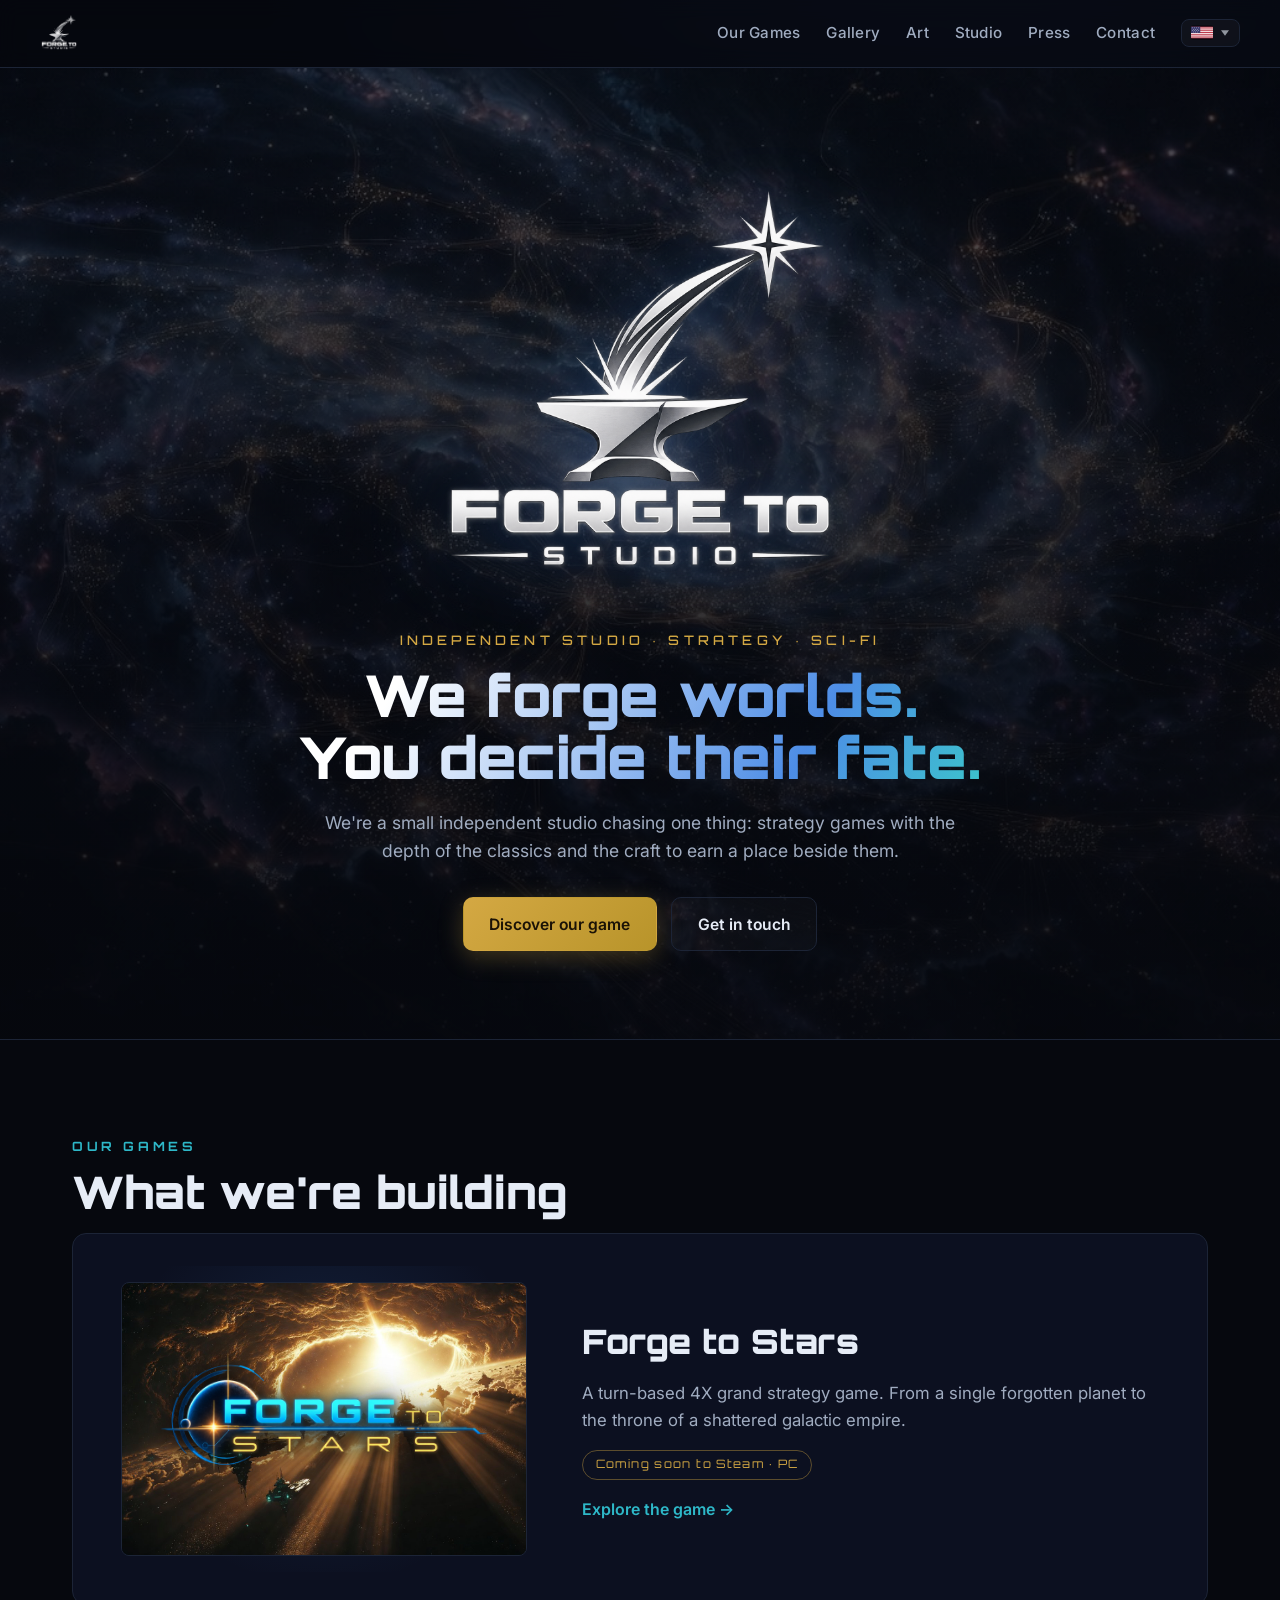
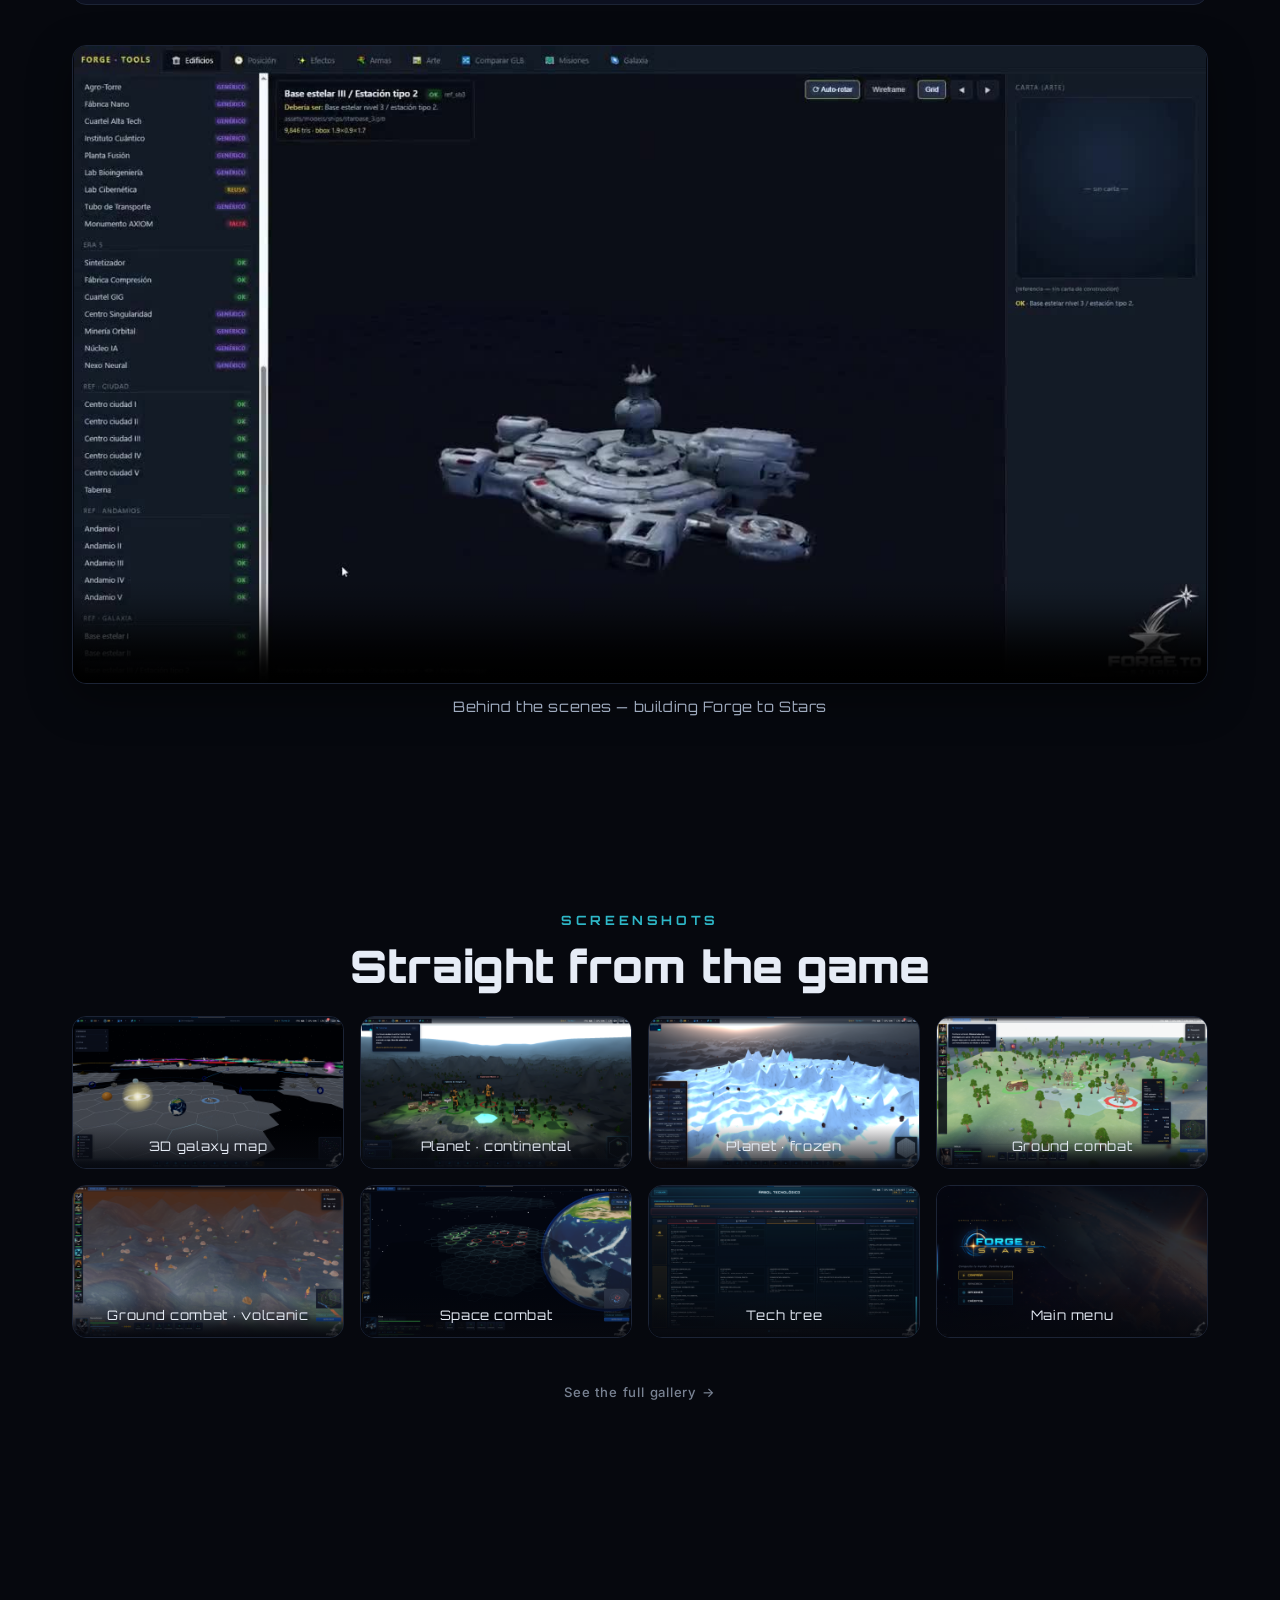
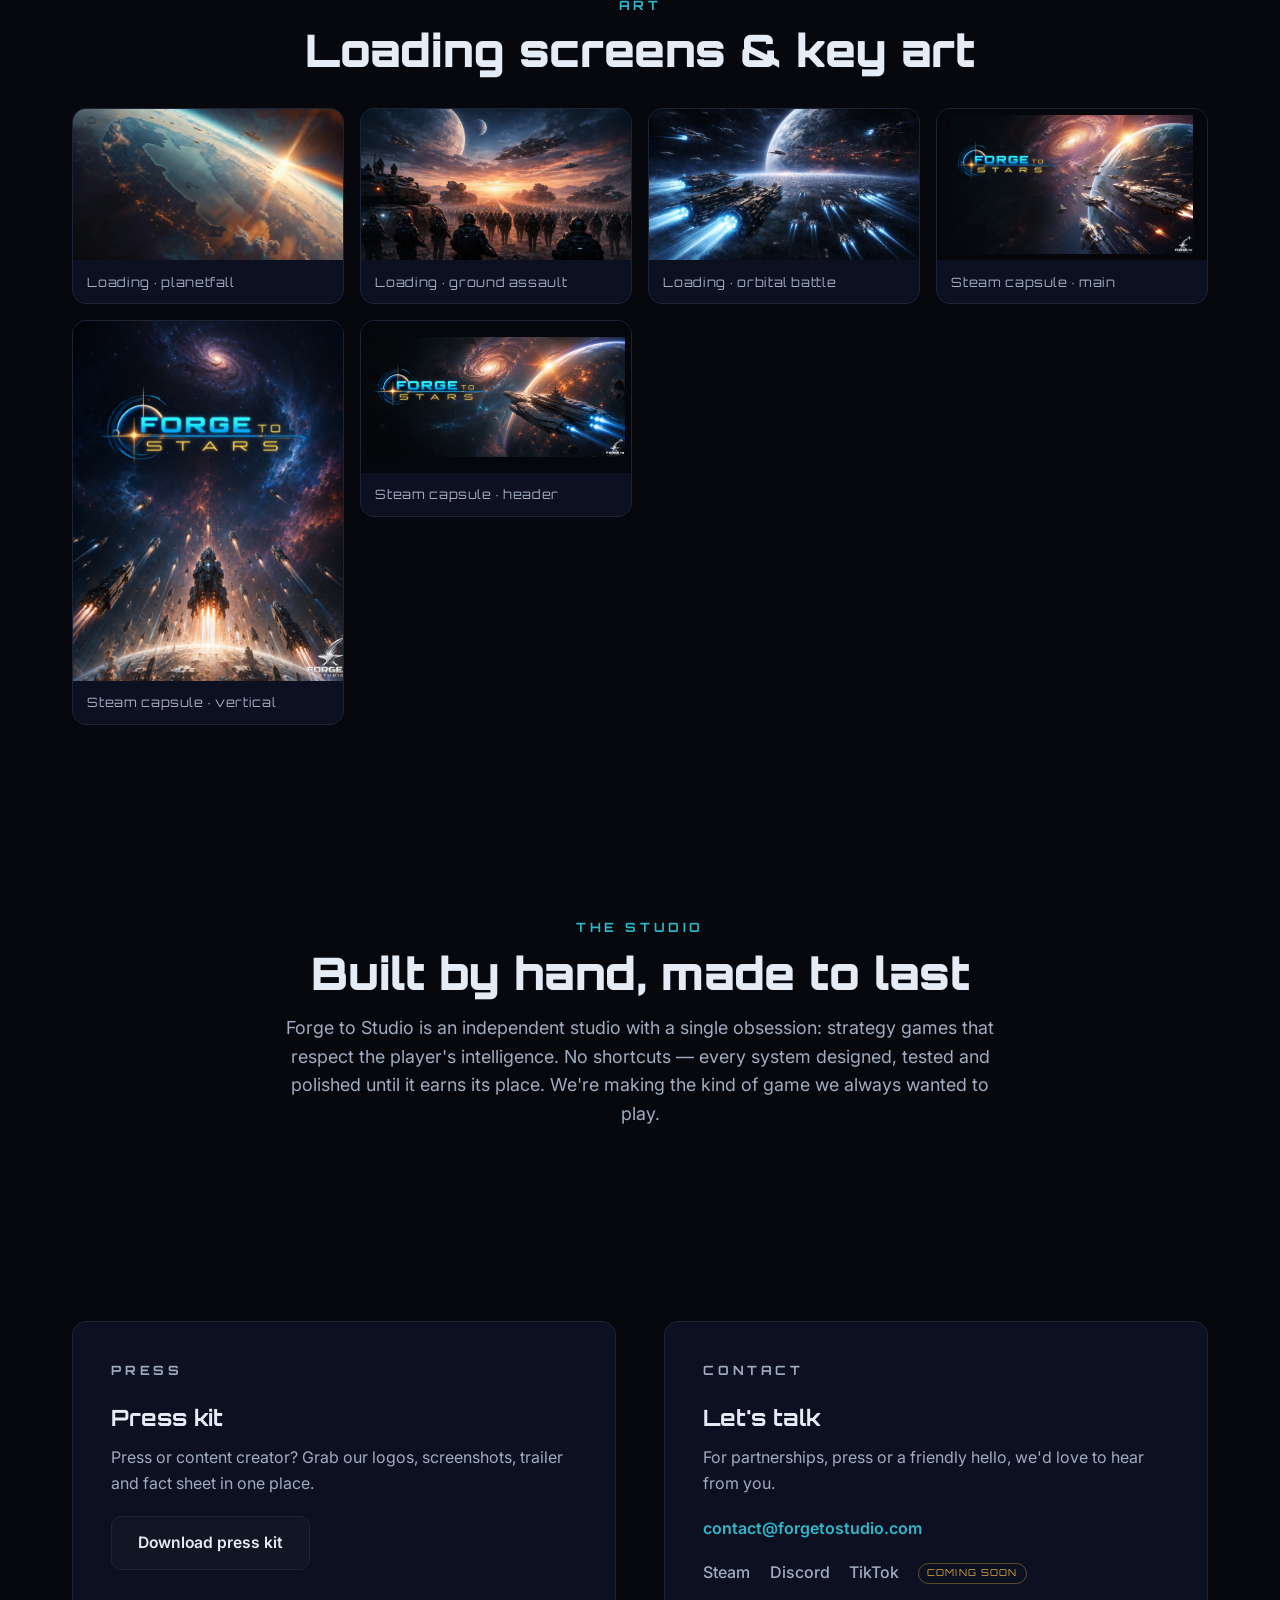
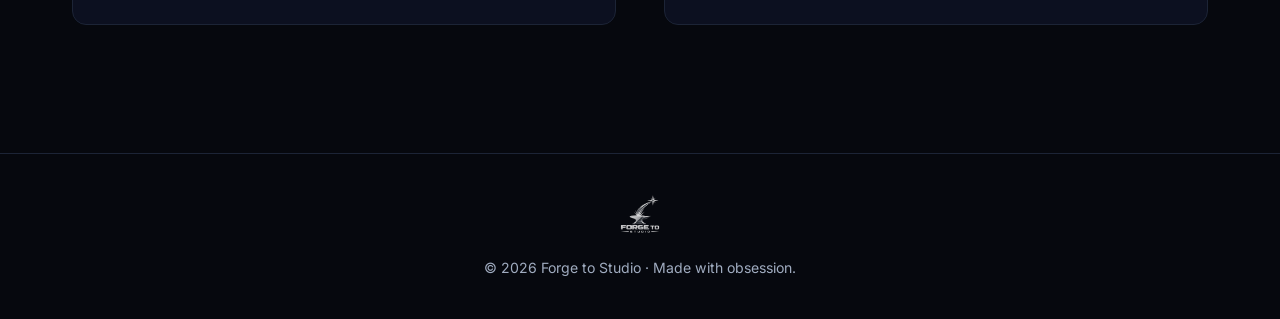
==== commit 8e50da4e: "polish(web): copy mas honesta y profesional + sin CTAs muertos - Quita el overclaim "no half-built s" ====
--- a/index.html
+++ b/index.html
@@ -16,7 +16,7 @@
   <link rel="preconnect" href="https://fonts.googleapis.com" />
   <link rel="preconnect" href="https://fonts.gstatic.com" crossorigin />
   <link href="https://fonts.googleapis.com/css2?family=Orbitron:wght@500;700;900&family=Inter:wght@400;500;600&display=swap" rel="stylesheet" />
-  <link rel="stylesheet" href="style.css?v=11" />
+  <link rel="stylesheet" href="style.css?v=12" />
 </head>
 <body>
   <div class="starfield" aria-hidden="true"></div>
@@ -117,9 +117,9 @@
       <h2 class="section__title" data-i18n="studio.title">Built by hand, made to last</h2>
       <p class="studio__text" data-i18n="studio.text">
         Forge to Studio is an independent studio with a single obsession: strategy games
-        that respect the player's intelligence. No shortcuts, no half-built systems —
-        every mechanic designed, tested and polished until it earns its place. We're
-        making the kind of game we always wanted to play, and we're building it in the open.
+        that respect the player's intelligence. No shortcuts — every system designed,
+        tested and polished until it earns its place. We're making the kind of game we
+        always wanted to play, and we're building it in the open.
       </p>
     </section>
 
@@ -136,10 +136,9 @@
         <h3 class="col__title" data-i18n="contact.title">Let's talk</h3>
         <p data-i18n="contact.p">For partnerships, press or a friendly hello, we'd love to hear from you.</p>
         <a class="contact__mail" href="mailto:contact@forgetostudio.com">contact@forgetostudio.com</a>
-        <div class="socials">
-          <a href="#" data-todo="Steam">Steam</a>
-          <a href="#" data-todo="Discord">Discord</a>
-          <a href="#" data-todo="TikTok">TikTok</a>
+        <div class="socials socials--soon">
+          <span>Steam</span><span>Discord</span><span>TikTok</span>
+          <span class="soon-tag" data-i18n="misc.soon">Coming soon</span>
         </div>
       </div>
     </section>
@@ -156,7 +155,7 @@
     <img id="lightbox-img" src="" alt="" />
   </div>
 
-  <script src="i18n.js?v=11"></script>
+  <script src="i18n.js?v=12"></script>
   <script>
     document.getElementById('year').textContent = new Date().getFullYear();
     for (const a of document.querySelectorAll('a[href^="#"]')) {
@@ -173,3 +172,4 @@
   </script>
 </body>
 </html>
+
--- a/style.css
+++ b/style.css
@@ -355,6 +355,17 @@
   font-size: 0.8rem; letter-spacing: 0.05em; color: var(--text-dim);
 }
 
+/* ─── "Coming soon": CTAs/enlaces aún no activos (sin link muerto) ───── */
+.btn.is-soon { cursor: default; }
+.btn.is-soon:hover { transform: none; }
+.soon-tag {
+  font-family: 'Orbitron', sans-serif; font-size: 0.6rem; letter-spacing: 0.12em;
+  text-transform: uppercase; color: var(--gold); white-space: nowrap;
+  border: 1px solid rgba(212,168,67,0.4); border-radius: 999px; padding: 0.12rem 0.5rem;
+}
+.socials--soon { align-items: center; }
+.socials--soon span:not(.soon-tag) { color: var(--text-dim); font-weight: 500; }
+
 /* ─── Responsive ─────────────────────────────────────── */
 @media (max-width: 900px) {
   .gamecard { grid-template-columns: 1fr; text-align: center; }
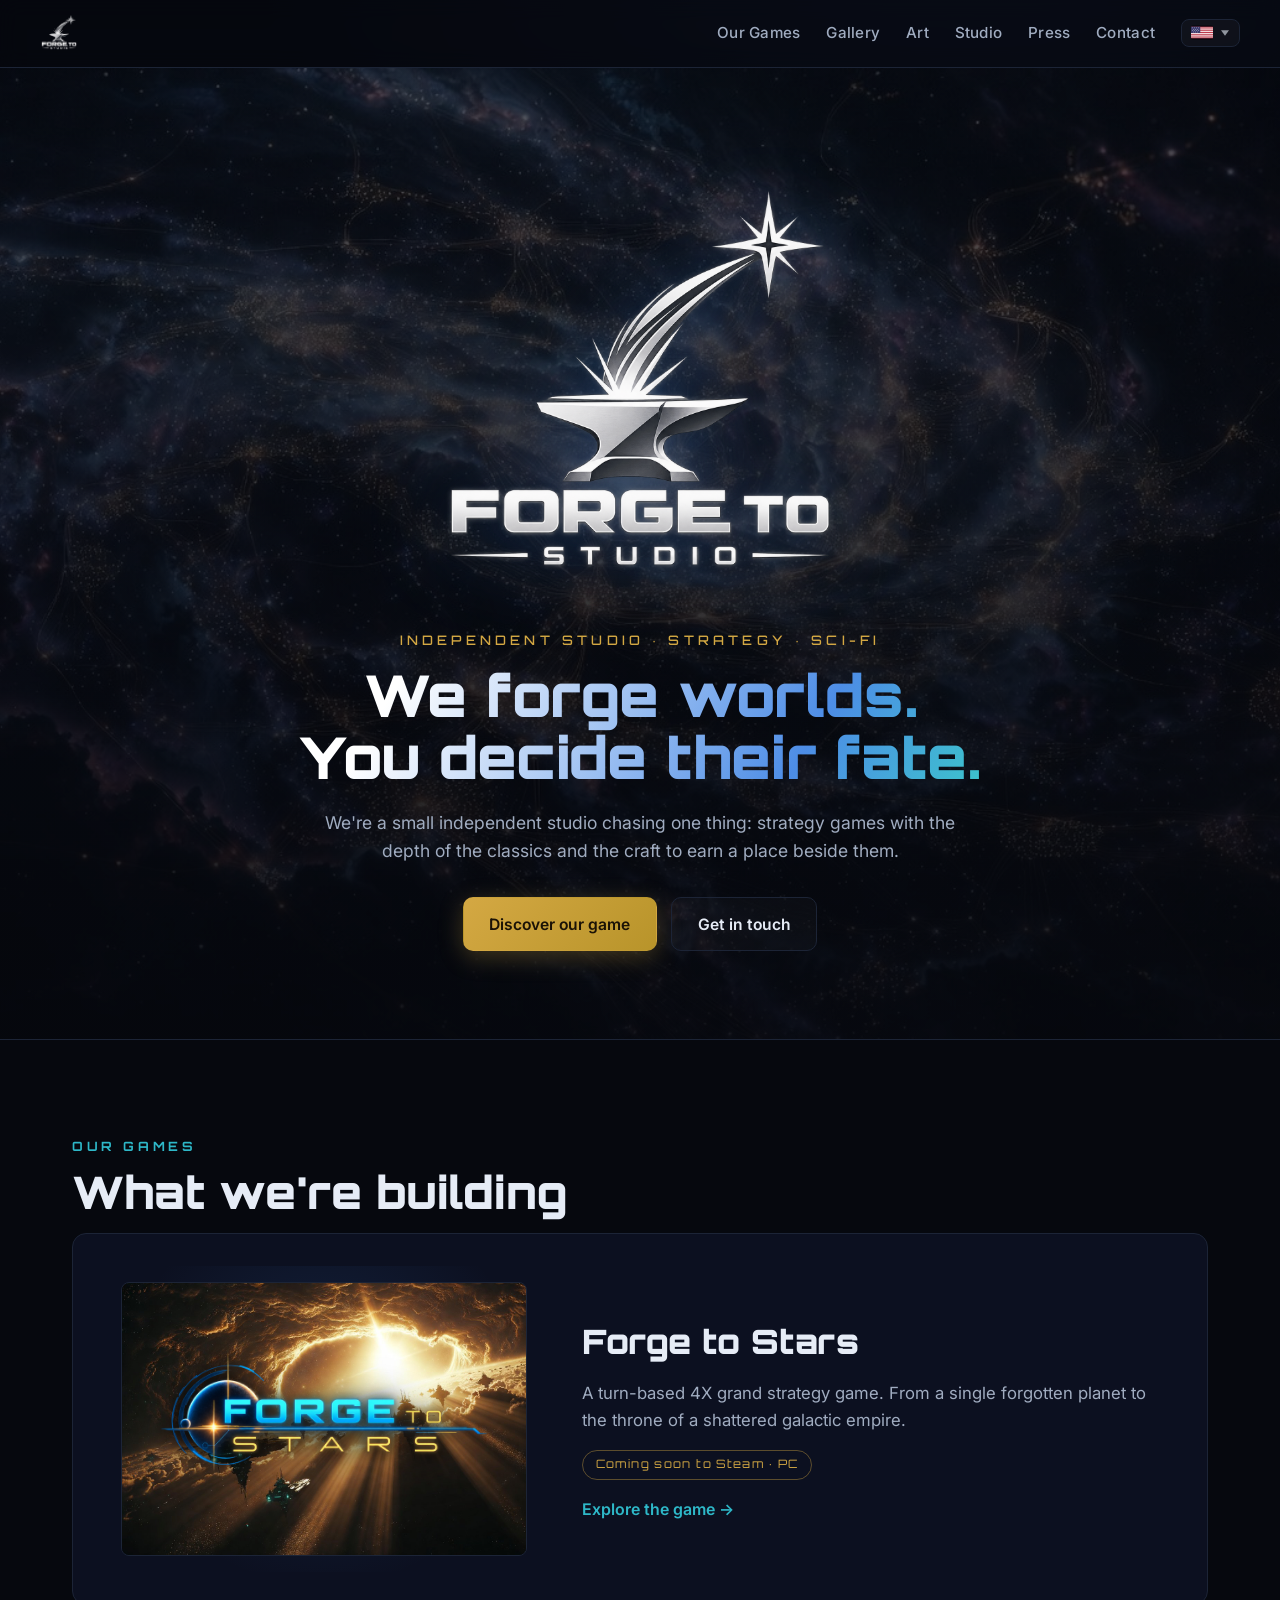
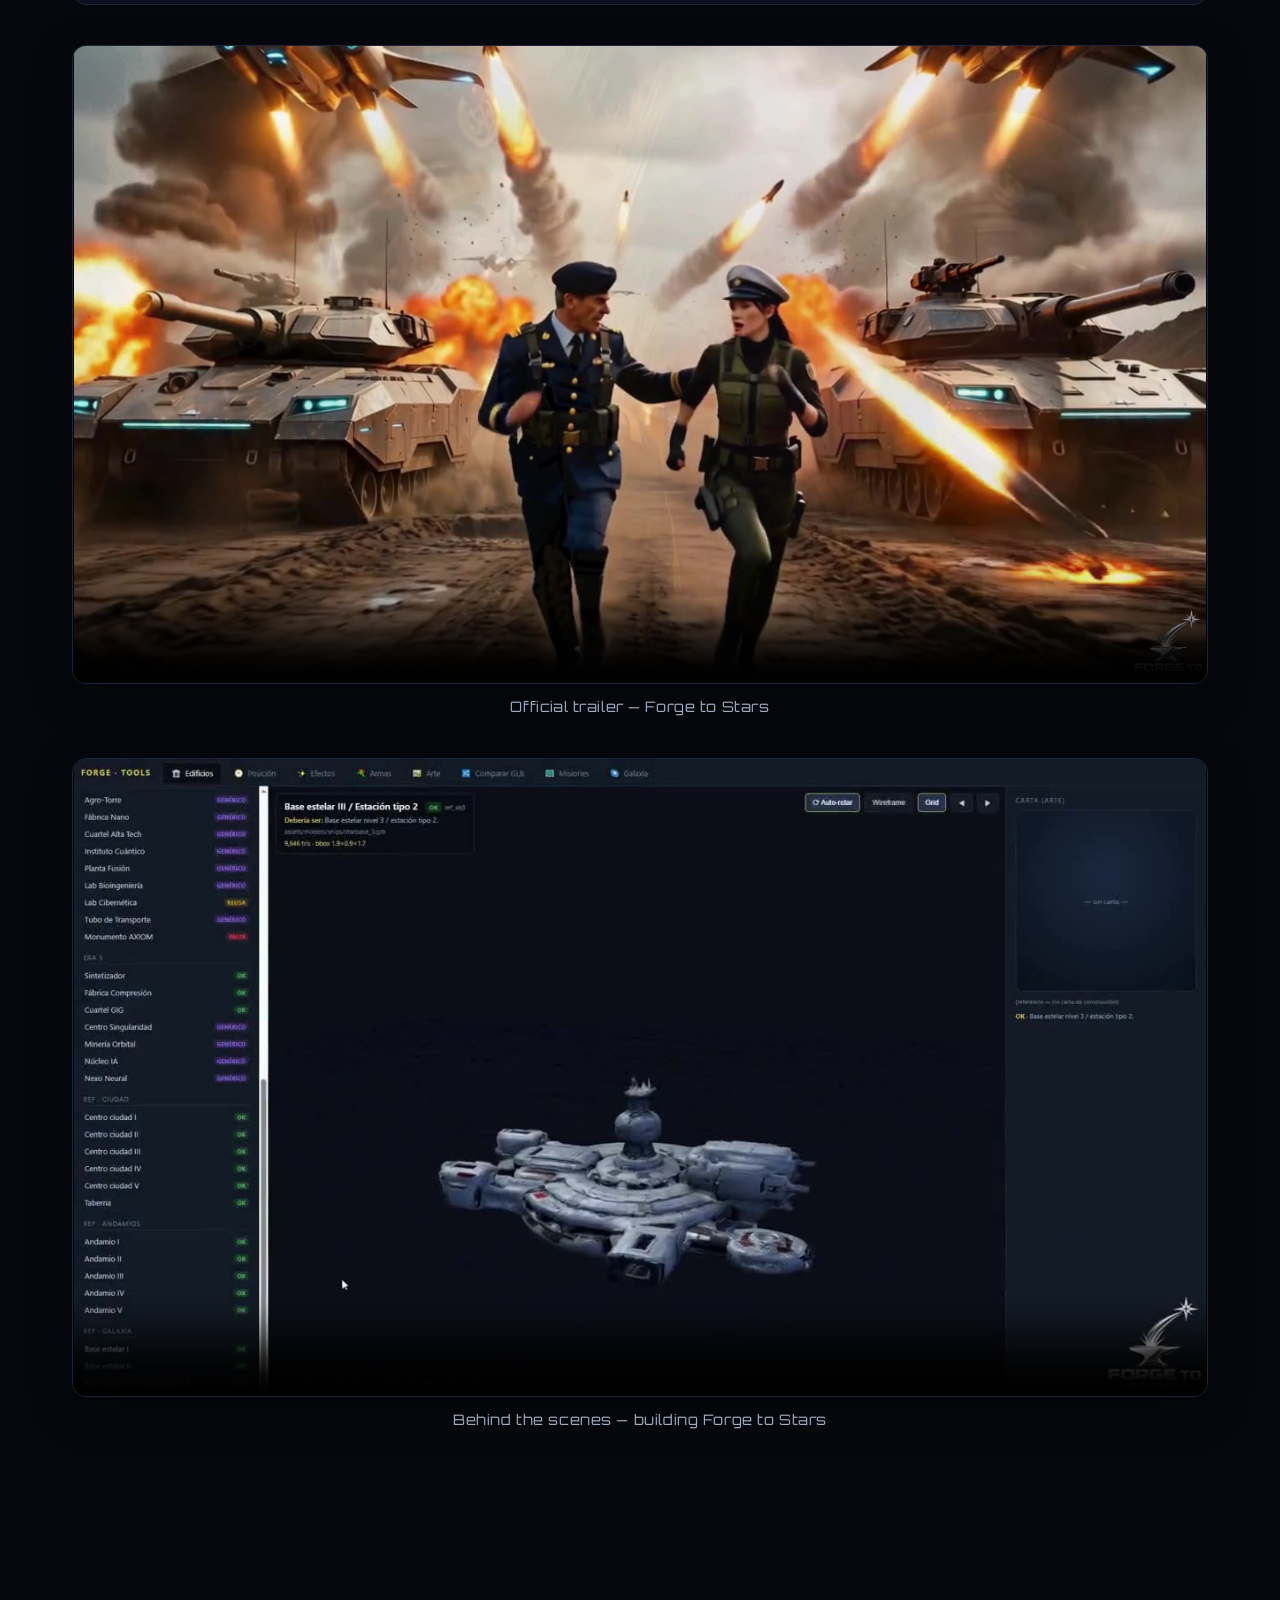
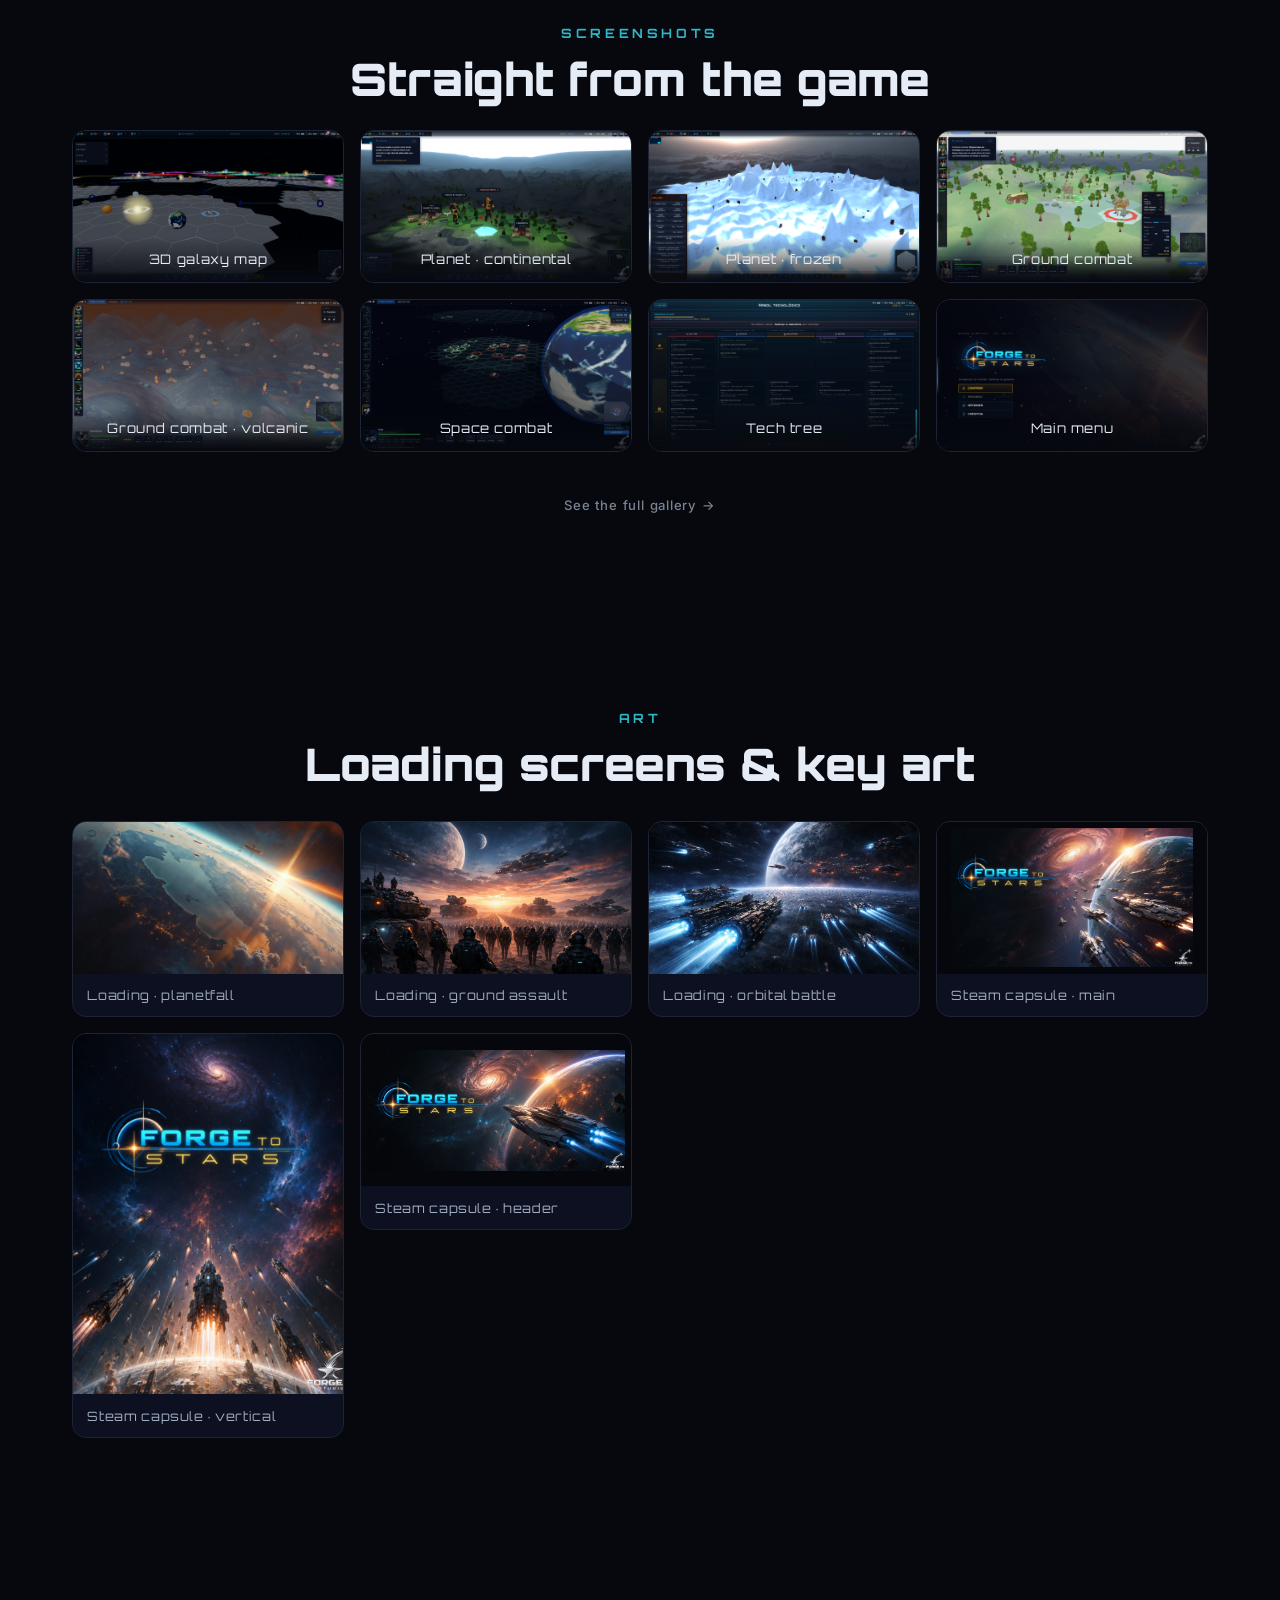
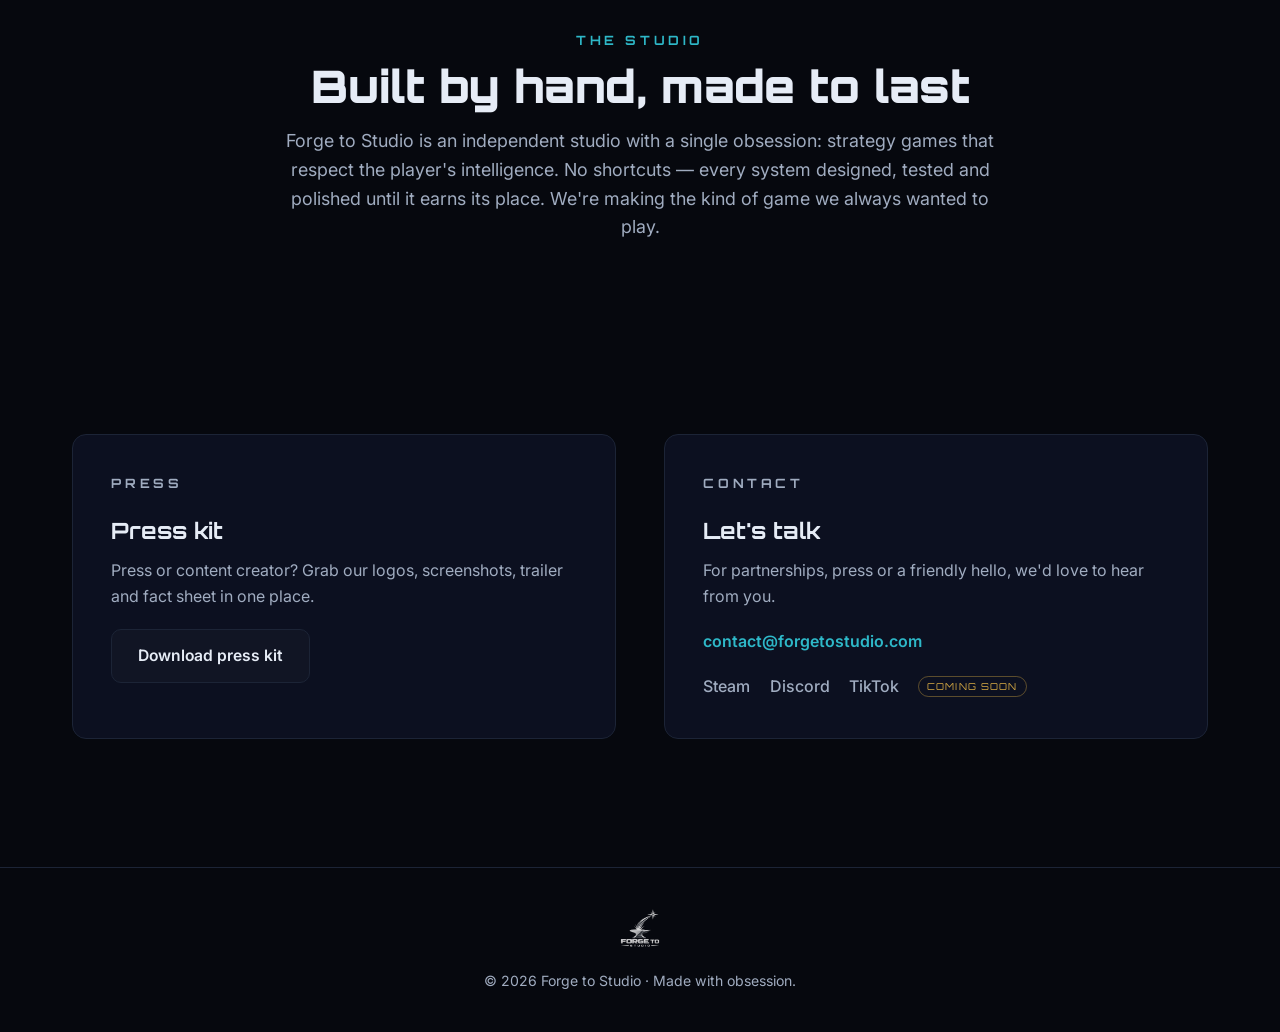
==== commit 7187019a: "feat(web): tráiler oficial + sección "Cómo se juega" con las mecánicas reales - Tráiler oficial (1:0" ====
--- a/index.html
+++ b/index.html
@@ -16,7 +16,7 @@
   <link rel="preconnect" href="https://fonts.googleapis.com" />
   <link rel="preconnect" href="https://fonts.gstatic.com" crossorigin />
   <link href="https://fonts.googleapis.com/css2?family=Orbitron:wght@500;700;900&family=Inter:wght@400;500;600&display=swap" rel="stylesheet" />
-  <link rel="stylesheet" href="style.css?v=12" />
+  <link rel="stylesheet" href="style.css?v=15" />
 </head>
 <body>
   <div class="starfield" aria-hidden="true"></div>
@@ -70,6 +70,14 @@
           <span class="gamecard__link" data-i18n="gamecard.link">Explore the game →</span>
         </div>
       </a>
+
+      <!-- Tráiler oficial del juego (comprimido, sin precarga hasta play) -->
+      <div class="devvideo">
+        <video class="devvideo__player" controls preload="none" playsinline poster="assets/trailer-poster.jpg">
+          <source src="assets/video/forge-to-stars-trailer.mp4" type="video/mp4">
+        </video>
+        <p class="devvideo__cap" data-i18n="games.trailer">Official trailer — Forge to Stars</p>
+      </div>
 
       <!-- Making-of del estudio (vídeo comprimido, no autoplay para no cargar 19MB de golpe) -->
       <div class="devvideo">
@@ -155,7 +163,7 @@
     <img id="lightbox-img" src="" alt="" />
   </div>
 
-  <script src="i18n.js?v=12"></script>
+  <script src="i18n.js?v=15"></script>
   <script>
     document.getElementById('year').textContent = new Date().getFullYear();
     for (const a of document.querySelectorAll('a[href^="#"]')) {
--- a/style.css
+++ b/style.css
@@ -265,6 +265,38 @@
 .feature h3 { font-family: 'Orbitron', sans-serif; font-weight: 700; font-size: 1.15rem; margin-bottom: 0.5rem; color: var(--gold); }
 .feature p { color: var(--text-dim); font-size: 0.98rem; }
 
+/* ─── Tráiler (página del juego) ─────────────────────── */
+.trailer { text-align: center; }
+.trailer__frame {
+  max-width: 1100px; margin: 1.6rem auto 0; border-radius: var(--radius); overflow: hidden;
+  border: 1px solid var(--line); box-shadow: 0 18px 64px rgba(0,0,0,0.55), 0 0 0 1px rgba(212,168,67,0.08);
+}
+.trailer__player { width: 100%; display: block; aspect-ratio: 16 / 9; background: #05070d; }
+
+/* ─── Cómo se juega: mecánicas en filas alternas imagen/texto ──────── */
+.mechsec { text-align: center; }
+.mechsec .section__title { margin-bottom: 2.4rem; }
+.mechs { display: grid; gap: clamp(1.6rem, 4vw, 2.8rem); text-align: left; }
+.mech {
+  display: grid; grid-template-columns: 1.15fr 1fr; gap: clamp(1.2rem, 3.5vw, 2.6rem); align-items: center;
+}
+.mech:nth-child(even) .mech__media { order: 2; }
+.mech__media {
+  aspect-ratio: 16 / 9; overflow: hidden; cursor: zoom-in;
+  border: 1px solid var(--line); border-radius: var(--radius); box-shadow: 0 12px 40px rgba(0,0,0,0.4);
+}
+.mech__media img { width: 100%; height: 100%; object-fit: cover; display: block; transition: transform 0.45s ease; }
+.mech:hover .mech__media img { transform: scale(1.04); }
+.mech__num {
+  display: block; font-family: 'Orbitron', sans-serif; font-weight: 900; font-size: 0.85rem;
+  letter-spacing: 0.2em; color: var(--cyan); margin-bottom: 0.4rem;
+}
+.mech__body h3 {
+  font-family: 'Orbitron', sans-serif; font-weight: 700; font-size: clamp(1.15rem, 2.4vw, 1.5rem);
+  line-height: 1.25; color: var(--gold); margin-bottom: 0.7rem;
+}
+.mech__body p { color: var(--text-dim); font-size: 1.02rem; }
+
 /* ─── Galería ────────────────────────────────────────── */
 .gallery__grid { display: grid; grid-template-columns: repeat(auto-fit, minmax(260px, 1fr)); gap: 1rem; }
 .shot {
@@ -355,6 +387,55 @@
   font-size: 0.8rem; letter-spacing: 0.05em; color: var(--text-dim);
 }
 
+/* ─── Facciones (5 grandes + menores, bajo un mismo paraguas) ───────── */
+.factionsec, .loresec { text-align: center; }
+.factionsec .section__title, .loresec .section__title { margin-bottom: 1.8rem; }
+.facgrid {
+  display: grid; grid-template-columns: repeat(auto-fit, minmax(190px, 1fr));
+  gap: 1rem; text-align: left;
+}
+.fac {
+  background: var(--panel); border: 1px solid var(--line); border-radius: var(--radius);
+  overflow: hidden; border-top: 3px solid var(--fac, var(--cyan));
+  transition: transform 0.2s, box-shadow 0.25s;
+}
+.fac:hover { transform: translateY(-4px); box-shadow: 0 16px 44px rgba(0,0,0,0.42); }
+.fac__art { aspect-ratio: 3 / 4; overflow: hidden; background: #05070d; cursor: zoom-in; }
+.fac__art img {
+  width: 100%; height: 100%; object-fit: cover; object-position: center top;
+  display: block; transition: transform 0.5s ease;
+}
+.fac:hover .fac__art img { transform: scale(1.05); }
+.fac__body { padding: 0.9rem 1rem 1.1rem; }
+.fac__name {
+  font-family: 'Orbitron', sans-serif; font-weight: 700; font-size: 1.02rem;
+  color: var(--fac, var(--cyan)); margin-bottom: 0.45rem;
+}
+.fac__desc { color: var(--text-dim); font-size: 0.9rem; line-height: 1.5; }
+.minors { max-width: 760px; margin: 2.2rem auto 0; }
+.minors__h { font-family: 'Orbitron', sans-serif; font-weight: 700; font-size: 1.15rem; color: var(--gold); margin-bottom: 0.5rem; }
+.minors__p { color: var(--text-dim); font-size: 1rem; }
+
+/* ─── Cronología del auge y la caída (timeline vertical) ────────────── */
+.timeline { list-style: none; max-width: 760px; margin: 0 auto; padding: 0; text-align: left; position: relative; }
+.timeline::before {
+  content: ''; position: absolute; left: 7px; top: 6px; bottom: 6px; width: 2px;
+  background: linear-gradient(180deg, var(--cyan), var(--gold) 55%, rgba(212,168,67,0.12));
+}
+.tl { position: relative; padding: 0 0 1.6rem 2.2rem; }
+.tl:last-child { padding-bottom: 0; }
+.tl__dot {
+  position: absolute; left: 0; top: 4px; width: 16px; height: 16px; border-radius: 50%;
+  background: var(--bg); border: 2px solid var(--cyan); box-shadow: 0 0 12px rgba(46,184,200,0.5);
+}
+.tl--fall .tl__dot { border-color: #d94040; box-shadow: 0 0 14px rgba(217,64,64,0.6); }
+.tl--now .tl__dot { border-color: var(--gold); box-shadow: 0 0 14px rgba(212,168,67,0.6); }
+.tl__age { font-family: 'Orbitron', sans-serif; font-size: 0.66rem; letter-spacing: 0.14em; text-transform: uppercase; color: var(--cyan); }
+.tl--fall .tl__age { color: #e56a6a; }
+.tl--now .tl__age { color: var(--gold); }
+.tl__c h3 { font-family: 'Orbitron', sans-serif; font-weight: 700; font-size: 1.1rem; margin: 0.2rem 0 0.35rem; }
+.tl__c p { color: var(--text-dim); font-size: 0.98rem; }
+
 /* ─── "Coming soon": CTAs/enlaces aún no activos (sin link muerto) ───── */
 .btn.is-soon { cursor: default; }
 .btn.is-soon:hover { transform: none; }
@@ -370,6 +451,8 @@
 @media (max-width: 900px) {
   .gamecard { grid-template-columns: 1fr; text-align: center; }
   .gamecard__art { max-width: 420px; margin-inline: auto; }
+  .mech { grid-template-columns: 1fr; }
+  .mech:nth-child(even) .mech__media { order: 0; }
 }
 @media (max-width: 780px) {
   .nav__links { gap: 0.9rem; font-size: 0.85rem; }
